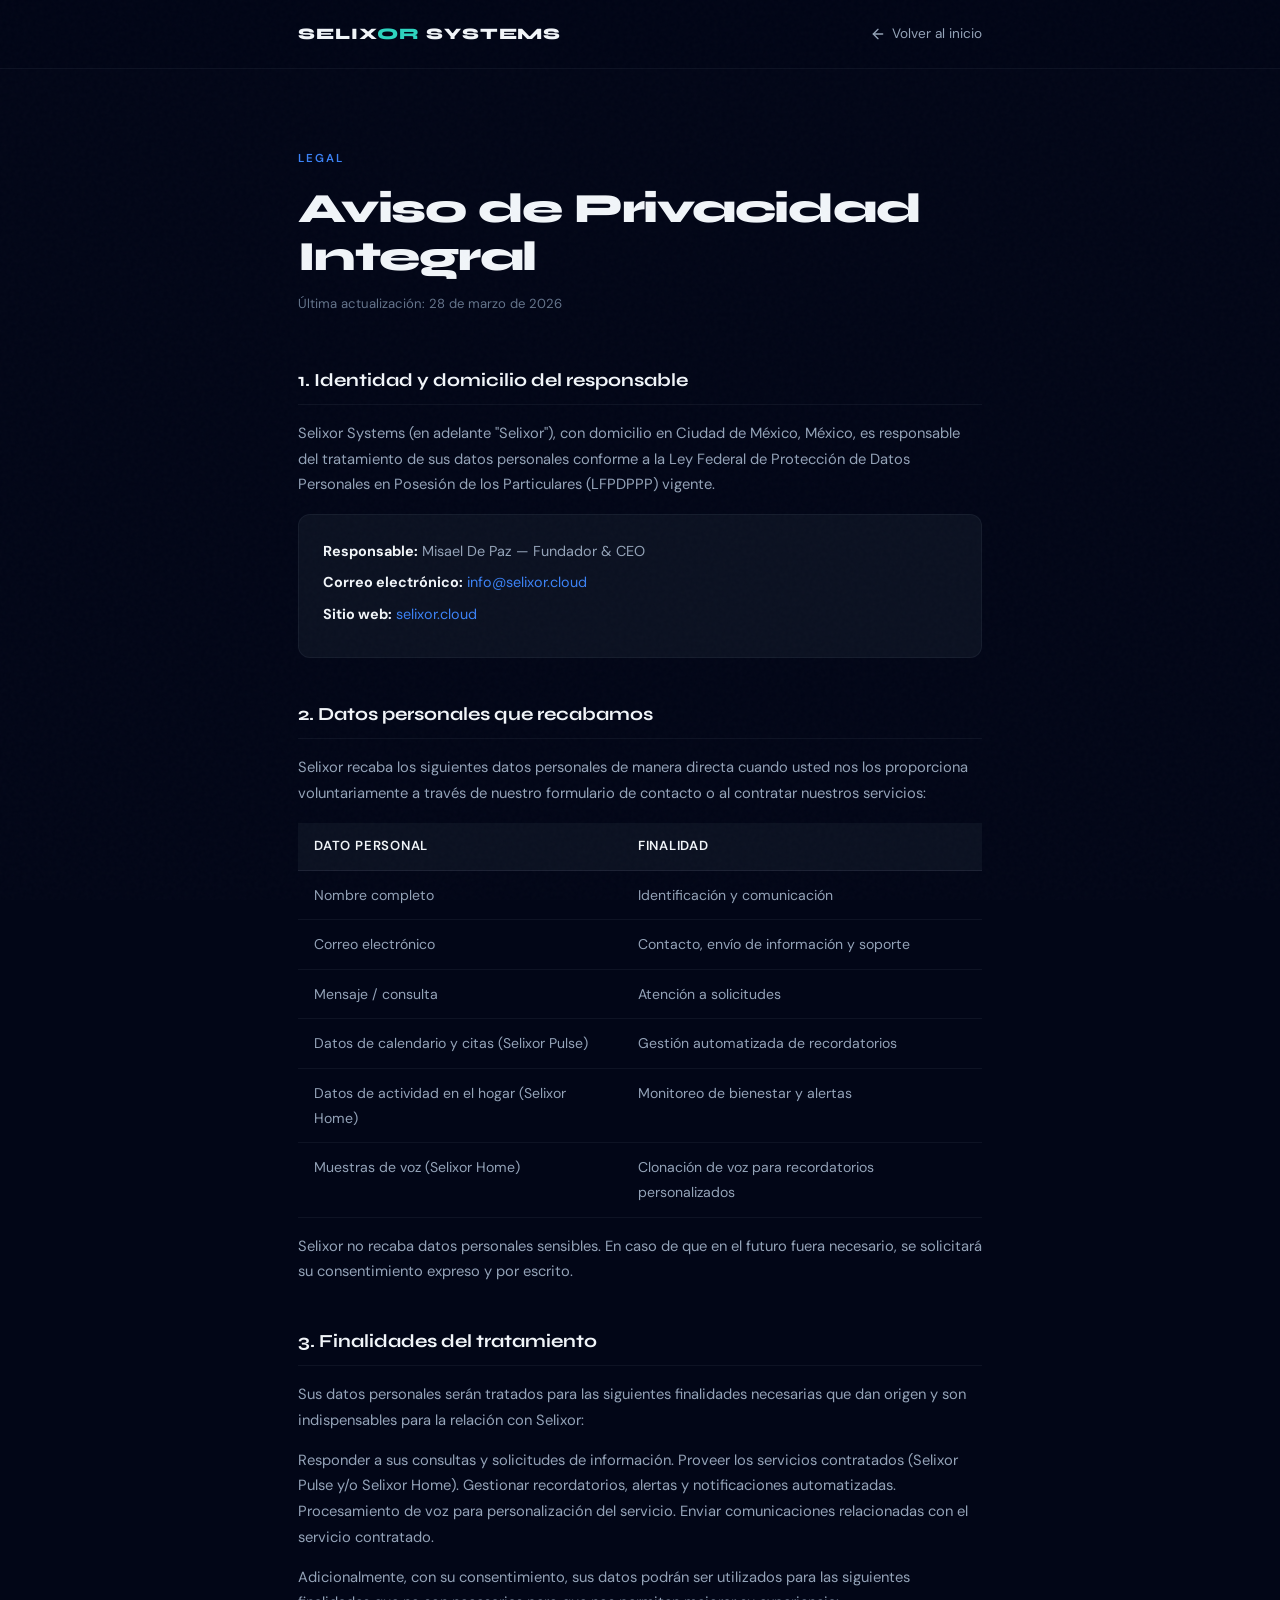
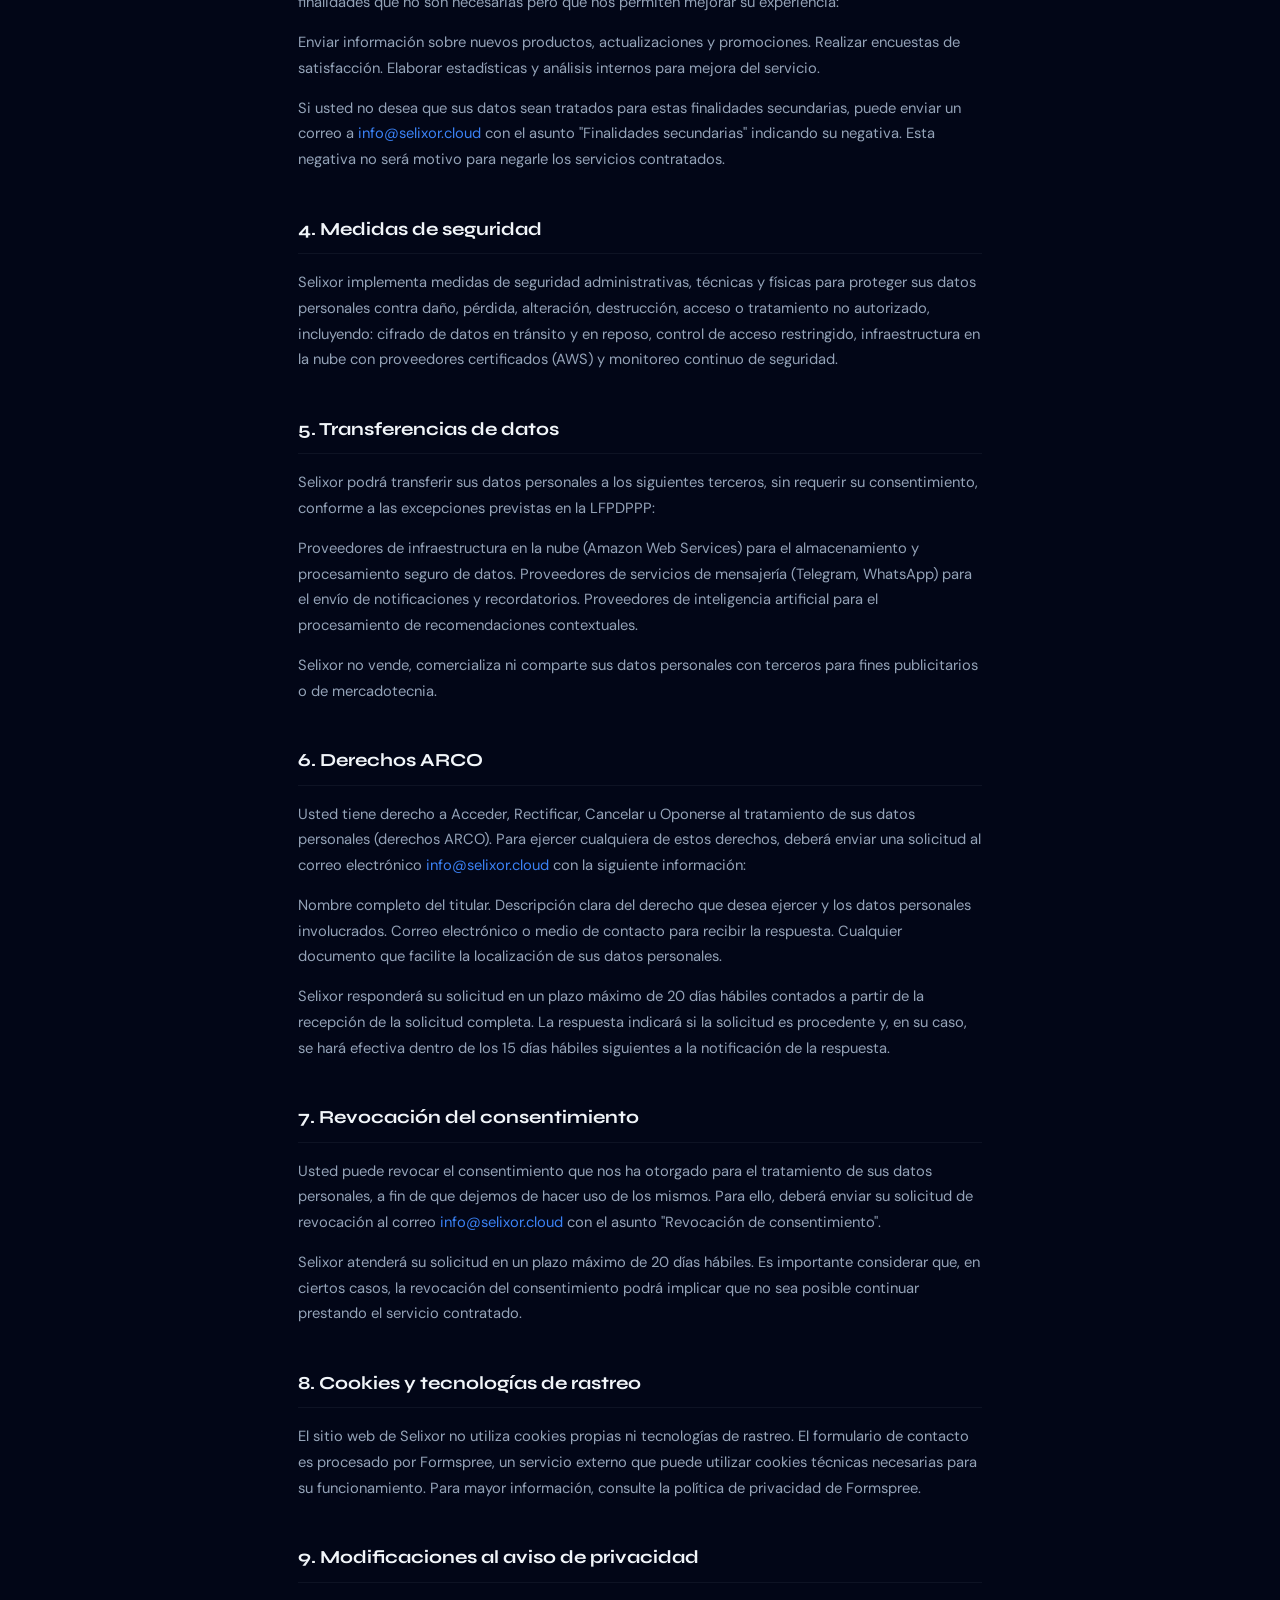
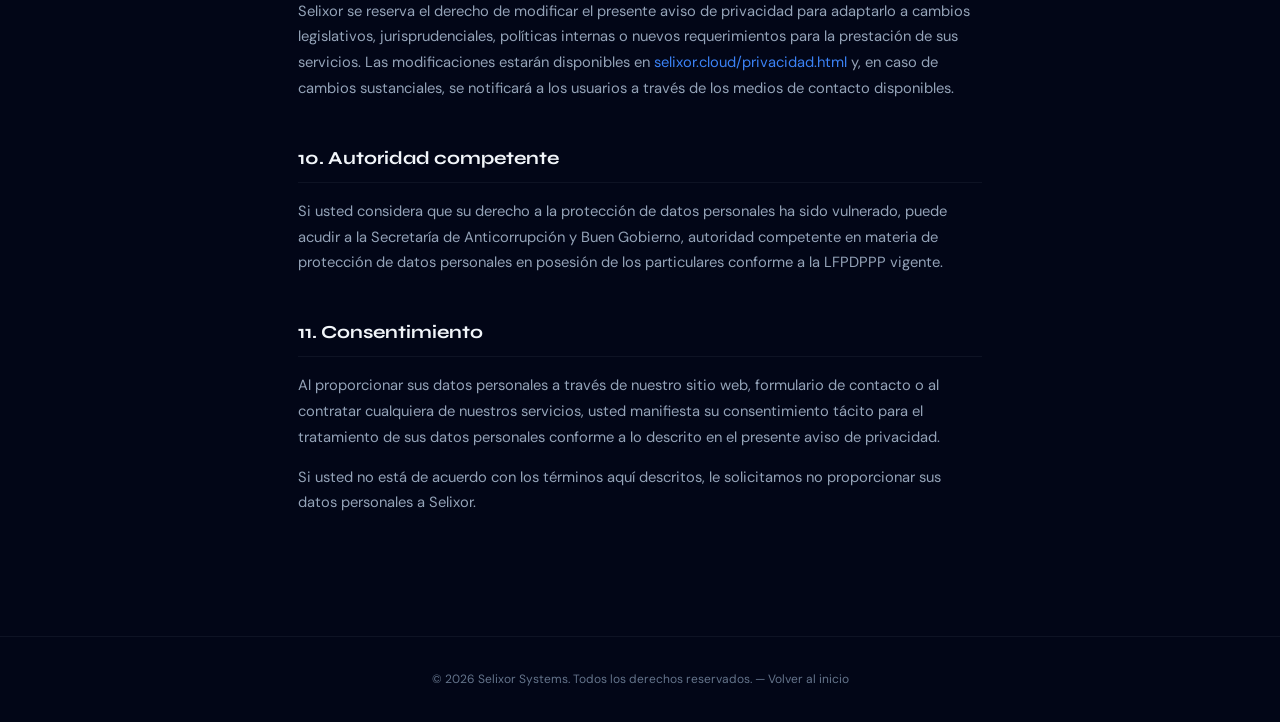
==== privacidad.html @ 92ad6f9f "v3.0 — Nuevo sitio Selixor" ====
<!DOCTYPE html>
<html lang="es">
<head>
  <meta charset="UTF-8">
  <meta name="viewport" content="width=device-width, initial-scale=1.0">
  <title>Aviso de Privacidad — Selixor Systems</title>
  <meta name="description" content="Aviso de privacidad integral de Selixor Systems conforme a la Ley Federal de Protección de Datos Personales en Posesión de los Particulares.">
  <link rel="canonical" href="https://selixor.cloud/privacidad.html">
  <meta name="robots" content="noindex">
  <meta name="theme-color" content="#020617">
  <link rel="preconnect" href="https://fonts.googleapis.com">
  <link rel="preconnect" href="https://fonts.gstatic.com" crossorigin>
  <link href="https://fonts.googleapis.com/css2?family=DM+Sans:wght@400;500;600&family=Syne:wght@600;700;800&display=swap" rel="stylesheet">
  <style>
    :root {
      --bg: #020617;
      --bg-elevated: #0B1121;
      --text: #F1F5F9;
      --text-secondary: #94A3B8;
      --text-muted: #64748B;
      --accent-blue: #3B82F6;
      --accent-teal: #2DD4BF;
      --border: rgba(148,163,184,0.08);
      --border-hover: rgba(148,163,184,0.18);
      --font-display: 'Syne', sans-serif;
      --font-body: 'DM Sans', sans-serif;
      --max-w: 780px;
      --ease: cubic-bezier(0.16,1,0.3,1);
    }

    *, *::before, *::after { margin: 0; padding: 0; box-sizing: border-box; }
    html { scroll-behavior: smooth; -webkit-font-smoothing: antialiased; }
    body {
      font-family: var(--font-body);
      background: var(--bg);
      color: var(--text);
      line-height: 1.75;
      overflow-x: hidden;
    }
    a { color: var(--accent-blue); text-decoration: none; transition: color 0.3s; }
    a:hover { color: var(--accent-teal); }

    /* Grain */
    body::after {
      content: '';
      position: fixed;
      inset: 0;
      pointer-events: none;
      z-index: 9999;
      opacity: 0.022;
      background-image: url("data:image/svg+xml,%3Csvg viewBox='0 0 256 256' xmlns='http://www.w3.org/2000/svg'%3E%3Cfilter id='n'%3E%3CfeTurbulence type='fractalNoise' baseFrequency='0.85' numOctaves='4' stitchTiles='stitch'/%3E%3C/filter%3E%3Crect width='100%25' height='100%25' filter='url(%23n)'/%3E%3C/svg%3E");
    }

    /* Header */
    .header {
      padding: 20px 0;
      border-bottom: 1px solid var(--border);
      position: sticky;
      top: 0;
      background: rgba(2,6,23,0.92);
      backdrop-filter: blur(24px);
      -webkit-backdrop-filter: blur(24px);
      z-index: 100;
    }
    .header-inner {
      max-width: var(--max-w);
      margin: 0 auto;
      padding: 0 clamp(20px,5vw,48px);
      display: flex;
      align-items: center;
      justify-content: space-between;
    }
    .logo {
      font-family: var(--font-display);
      font-weight: 800;
      font-size: 1rem;
      letter-spacing: 0.06em;
      color: var(--text);
      text-decoration: none;
    }
    .logo .or { color: var(--accent-teal); }
    .back-link {
      font-size: 0.85rem;
      color: var(--text-secondary);
      display: flex;
      align-items: center;
      gap: 6px;
    }
    .back-link:hover { color: var(--text); }
    .back-link svg { width: 16px; height: 16px; stroke: currentColor; fill: none; stroke-width: 2; }

    /* Content */
    .content {
      max-width: var(--max-w);
      margin: 0 auto;
      padding: clamp(48px,8vw,80px) clamp(20px,5vw,48px) 80px;
    }

    .page-label {
      font-size: 0.72rem;
      text-transform: uppercase;
      letter-spacing: 0.18em;
      color: var(--accent-blue);
      font-weight: 600;
      margin-bottom: 16px;
    }
    .page-title {
      font-family: var(--font-display);
      font-size: clamp(1.8rem,4vw,2.6rem);
      font-weight: 800;
      letter-spacing: -0.03em;
      line-height: 1.15;
      margin-bottom: 12px;
    }
    .page-updated {
      font-size: 0.82rem;
      color: var(--text-muted);
      margin-bottom: 48px;
    }

    .section {
      margin-bottom: 40px;
    }
    .section-heading {
      font-family: var(--font-display);
      font-size: 1.15rem;
      font-weight: 700;
      margin-bottom: 16px;
      color: var(--text);
      padding-bottom: 8px;
      border-bottom: 1px solid var(--border);
    }
    .section p {
      color: var(--text-secondary);
      font-size: 0.92rem;
      margin-bottom: 14px;
    }
    .section p:last-child { margin-bottom: 0; }

    .data-table {
      width: 100%;
      border-collapse: collapse;
      margin: 16px 0;
      font-size: 0.88rem;
    }
    .data-table th {
      text-align: left;
      padding: 12px 16px;
      background: var(--bg-elevated);
      color: var(--text);
      font-weight: 600;
      border-bottom: 1px solid var(--border-hover);
      font-size: 0.82rem;
      text-transform: uppercase;
      letter-spacing: 0.06em;
    }
    .data-table td {
      padding: 12px 16px;
      color: var(--text-secondary);
      border-bottom: 1px solid var(--border);
      vertical-align: top;
    }

    .contact-box {
      background: var(--bg-elevated);
      border: 1px solid var(--border);
      border-radius: 12px;
      padding: 24px;
      margin: 16px 0;
    }
    .contact-box p {
      color: var(--text-secondary) !important;
      font-size: 0.9rem !important;
      margin-bottom: 6px !important;
    }
    .contact-box strong { color: var(--text); }

    /* Footer */
    .privacy-footer {
      border-top: 1px solid var(--border);
      padding: 32px 0;
      text-align: center;
    }
    .privacy-footer p {
      font-size: 0.75rem;
      color: var(--text-muted);
      max-width: var(--max-w);
      margin: 0 auto;
      padding: 0 20px;
    }

    /* Responsive */
    @media (max-width: 600px) {
      .data-table, .data-table tbody, .data-table tr, .data-table td, .data-table th {
        display: block;
        width: 100%;
      }
      .data-table th { border-bottom: none; }
      .data-table tr { margin-bottom: 12px; border-bottom: 1px solid var(--border-hover); }
      .data-table td { padding: 8px 16px; border-bottom: none; }
      .data-table td::before {
        content: attr(data-label);
        font-weight: 600;
        color: var(--text);
        display: block;
        margin-bottom: 4px;
        font-size: 0.78rem;
        text-transform: uppercase;
        letter-spacing: 0.05em;
      }
    }
  </style>
</head>
<body>

  <!-- HEADER -->
  <header class="header">
    <div class="header-inner">
      <a href="index.html" class="logo">SELIX<span class="or">OR</span>&nbsp;SYSTEMS</a>
      <a href="index.html" class="back-link">
        <svg viewBox="0 0 24 24" stroke-linecap="round" stroke-linejoin="round"><path d="M19 12H5"/><polyline points="12 19 5 12 12 5"/></svg>
        Volver al inicio
      </a>
    </div>
  </header>

  <!-- CONTENT -->
  <article class="content">

    <p class="page-label">Legal</p>
    <h1 class="page-title">Aviso de Privacidad Integral</h1>
    <p class="page-updated">Última actualización: 28 de marzo de 2026</p>

    <!-- 1. IDENTIDAD -->
    <div class="section">
      <h2 class="section-heading">1. Identidad y domicilio del responsable</h2>
      <p>Selixor Systems (en adelante "Selixor"), con domicilio en Ciudad de México, México, es responsable del tratamiento de sus datos personales conforme a la Ley Federal de Protección de Datos Personales en Posesión de los Particulares (LFPDPPP) vigente.</p>
      <div class="contact-box">
        <p><strong>Responsable:</strong> Misael De Paz — Fundador & CEO</p>
        <p><strong>Correo electrónico:</strong> <a href="mailto:info@selixor.cloud">info@selixor.cloud</a></p>
        <p><strong>Sitio web:</strong> <a href="https://selixor.cloud">selixor.cloud</a></p>
      </div>
    </div>

    <!-- 2. DATOS RECABADOS -->
    <div class="section">
      <h2 class="section-heading">2. Datos personales que recabamos</h2>
      <p>Selixor recaba los siguientes datos personales de manera directa cuando usted nos los proporciona voluntariamente a través de nuestro formulario de contacto o al contratar nuestros servicios:</p>
      <table class="data-table">
        <thead>
          <tr>
            <th>Dato personal</th>
            <th>Finalidad</th>
          </tr>
        </thead>
        <tbody>
          <tr>
            <td data-label="Dato personal">Nombre completo</td>
            <td data-label="Finalidad">Identificación y comunicación</td>
          </tr>
          <tr>
            <td data-label="Dato personal">Correo electrónico</td>
            <td data-label="Finalidad">Contacto, envío de información y soporte</td>
          </tr>
          <tr>
            <td data-label="Dato personal">Mensaje / consulta</td>
            <td data-label="Finalidad">Atención a solicitudes</td>
          </tr>
          <tr>
            <td data-label="Dato personal">Datos de calendario y citas (Selixor Pulse)</td>
            <td data-label="Finalidad">Gestión automatizada de recordatorios</td>
          </tr>
          <tr>
            <td data-label="Dato personal">Datos de actividad en el hogar (Selixor Home)</td>
            <td data-label="Finalidad">Monitoreo de bienestar y alertas</td>
          </tr>
          <tr>
            <td data-label="Dato personal">Muestras de voz (Selixor Home)</td>
            <td data-label="Finalidad">Clonación de voz para recordatorios personalizados</td>
          </tr>
        </tbody>
      </table>
      <p>Selixor no recaba datos personales sensibles. En caso de que en el futuro fuera necesario, se solicitará su consentimiento expreso y por escrito.</p>
    </div>

    <!-- 3. FINALIDADES -->
    <div class="section">
      <h2 class="section-heading">3. Finalidades del tratamiento</h2>
      <p>Sus datos personales serán tratados para las siguientes finalidades necesarias que dan origen y son indispensables para la relación con Selixor:</p>
      <p>Responder a sus consultas y solicitudes de información. Proveer los servicios contratados (Selixor Pulse y/o Selixor Home). Gestionar recordatorios, alertas y notificaciones automatizadas. Procesamiento de voz para personalización del servicio. Enviar comunicaciones relacionadas con el servicio contratado.</p>
      <p>Adicionalmente, con su consentimiento, sus datos podrán ser utilizados para las siguientes finalidades que no son necesarias pero que nos permiten mejorar su experiencia:</p>
      <p>Enviar información sobre nuevos productos, actualizaciones y promociones. Realizar encuestas de satisfacción. Elaborar estadísticas y análisis internos para mejora del servicio.</p>
      <p>Si usted no desea que sus datos sean tratados para estas finalidades secundarias, puede enviar un correo a <a href="mailto:info@selixor.cloud">info@selixor.cloud</a> con el asunto "Finalidades secundarias" indicando su negativa. Esta negativa no será motivo para negarle los servicios contratados.</p>
    </div>

    <!-- 4. MECANISMOS DE SEGURIDAD -->
    <div class="section">
      <h2 class="section-heading">4. Medidas de seguridad</h2>
      <p>Selixor implementa medidas de seguridad administrativas, técnicas y físicas para proteger sus datos personales contra daño, pérdida, alteración, destrucción, acceso o tratamiento no autorizado, incluyendo: cifrado de datos en tránsito y en reposo, control de acceso restringido, infraestructura en la nube con proveedores certificados (AWS) y monitoreo continuo de seguridad.</p>
    </div>

    <!-- 5. TRANSFERENCIAS -->
    <div class="section">
      <h2 class="section-heading">5. Transferencias de datos</h2>
      <p>Selixor podrá transferir sus datos personales a los siguientes terceros, sin requerir su consentimiento, conforme a las excepciones previstas en la LFPDPPP:</p>
      <p>Proveedores de infraestructura en la nube (Amazon Web Services) para el almacenamiento y procesamiento seguro de datos. Proveedores de servicios de mensajería (Telegram, WhatsApp) para el envío de notificaciones y recordatorios. Proveedores de inteligencia artificial para el procesamiento de recomendaciones contextuales.</p>
      <p>Selixor no vende, comercializa ni comparte sus datos personales con terceros para fines publicitarios o de mercadotecnia.</p>
    </div>

    <!-- 6. DERECHOS ARCO -->
    <div class="section">
      <h2 class="section-heading">6. Derechos ARCO</h2>
      <p>Usted tiene derecho a Acceder, Rectificar, Cancelar u Oponerse al tratamiento de sus datos personales (derechos ARCO). Para ejercer cualquiera de estos derechos, deberá enviar una solicitud al correo electrónico <a href="mailto:info@selixor.cloud">info@selixor.cloud</a> con la siguiente información:</p>
      <p>Nombre completo del titular. Descripción clara del derecho que desea ejercer y los datos personales involucrados. Correo electrónico o medio de contacto para recibir la respuesta. Cualquier documento que facilite la localización de sus datos personales.</p>
      <p>Selixor responderá su solicitud en un plazo máximo de 20 días hábiles contados a partir de la recepción de la solicitud completa. La respuesta indicará si la solicitud es procedente y, en su caso, se hará efectiva dentro de los 15 días hábiles siguientes a la notificación de la respuesta.</p>
    </div>

    <!-- 7. REVOCACIÓN DEL CONSENTIMIENTO -->
    <div class="section">
      <h2 class="section-heading">7. Revocación del consentimiento</h2>
      <p>Usted puede revocar el consentimiento que nos ha otorgado para el tratamiento de sus datos personales, a fin de que dejemos de hacer uso de los mismos. Para ello, deberá enviar su solicitud de revocación al correo <a href="mailto:info@selixor.cloud">info@selixor.cloud</a> con el asunto "Revocación de consentimiento".</p>
      <p>Selixor atenderá su solicitud en un plazo máximo de 20 días hábiles. Es importante considerar que, en ciertos casos, la revocación del consentimiento podrá implicar que no sea posible continuar prestando el servicio contratado.</p>
    </div>

    <!-- 8. COOKIES Y TECNOLOGÍAS -->
    <div class="section">
      <h2 class="section-heading">8. Cookies y tecnologías de rastreo</h2>
      <p>El sitio web de Selixor no utiliza cookies propias ni tecnologías de rastreo. El formulario de contacto es procesado por Formspree, un servicio externo que puede utilizar cookies técnicas necesarias para su funcionamiento. Para mayor información, consulte la política de privacidad de Formspree.</p>
    </div>

    <!-- 9. MODIFICACIONES -->
    <div class="section">
      <h2 class="section-heading">9. Modificaciones al aviso de privacidad</h2>
      <p>Selixor se reserva el derecho de modificar el presente aviso de privacidad para adaptarlo a cambios legislativos, jurisprudenciales, políticas internas o nuevos requerimientos para la prestación de sus servicios. Las modificaciones estarán disponibles en <a href="https://selixor.cloud/privacidad.html">selixor.cloud/privacidad.html</a> y, en caso de cambios sustanciales, se notificará a los usuarios a través de los medios de contacto disponibles.</p>
    </div>

    <!-- 10. AUTORIDAD -->
    <div class="section">
      <h2 class="section-heading">10. Autoridad competente</h2>
      <p>Si usted considera que su derecho a la protección de datos personales ha sido vulnerado, puede acudir a la Secretaría de Anticorrupción y Buen Gobierno, autoridad competente en materia de protección de datos personales en posesión de los particulares conforme a la LFPDPPP vigente.</p>
    </div>

    <!-- 11. CONSENTIMIENTO -->
    <div class="section">
      <h2 class="section-heading">11. Consentimiento</h2>
      <p>Al proporcionar sus datos personales a través de nuestro sitio web, formulario de contacto o al contratar cualquiera de nuestros servicios, usted manifiesta su consentimiento tácito para el tratamiento de sus datos personales conforme a lo descrito en el presente aviso de privacidad.</p>
      <p>Si usted no está de acuerdo con los términos aquí descritos, le solicitamos no proporcionar sus datos personales a Selixor.</p>
    </div>

  </article>

  <!-- FOOTER -->
  <footer class="privacy-footer">
    <p>&copy; 2026 Selixor Systems. Todos los derechos reservados. — <a href="index.html" style="color:var(--text-muted)">Volver al inicio</a></p>
  </footer>

</body>
</html>
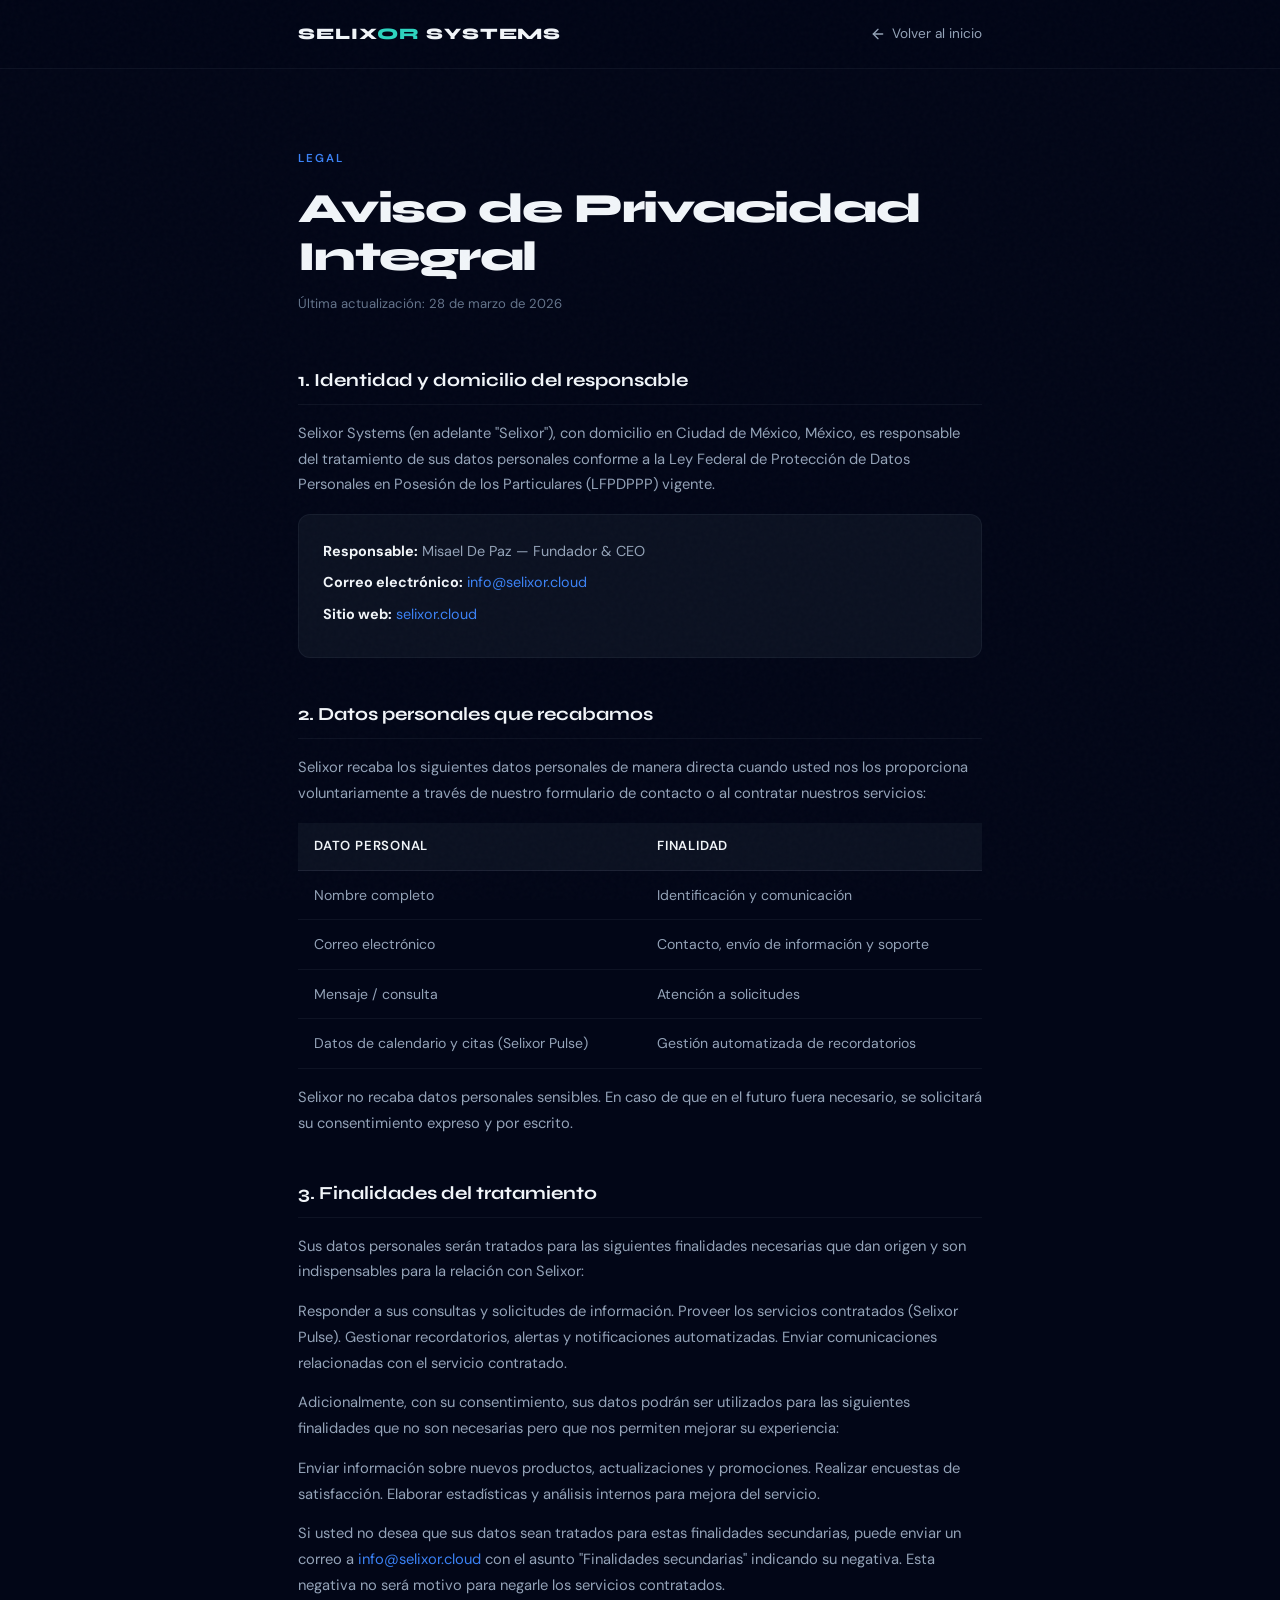
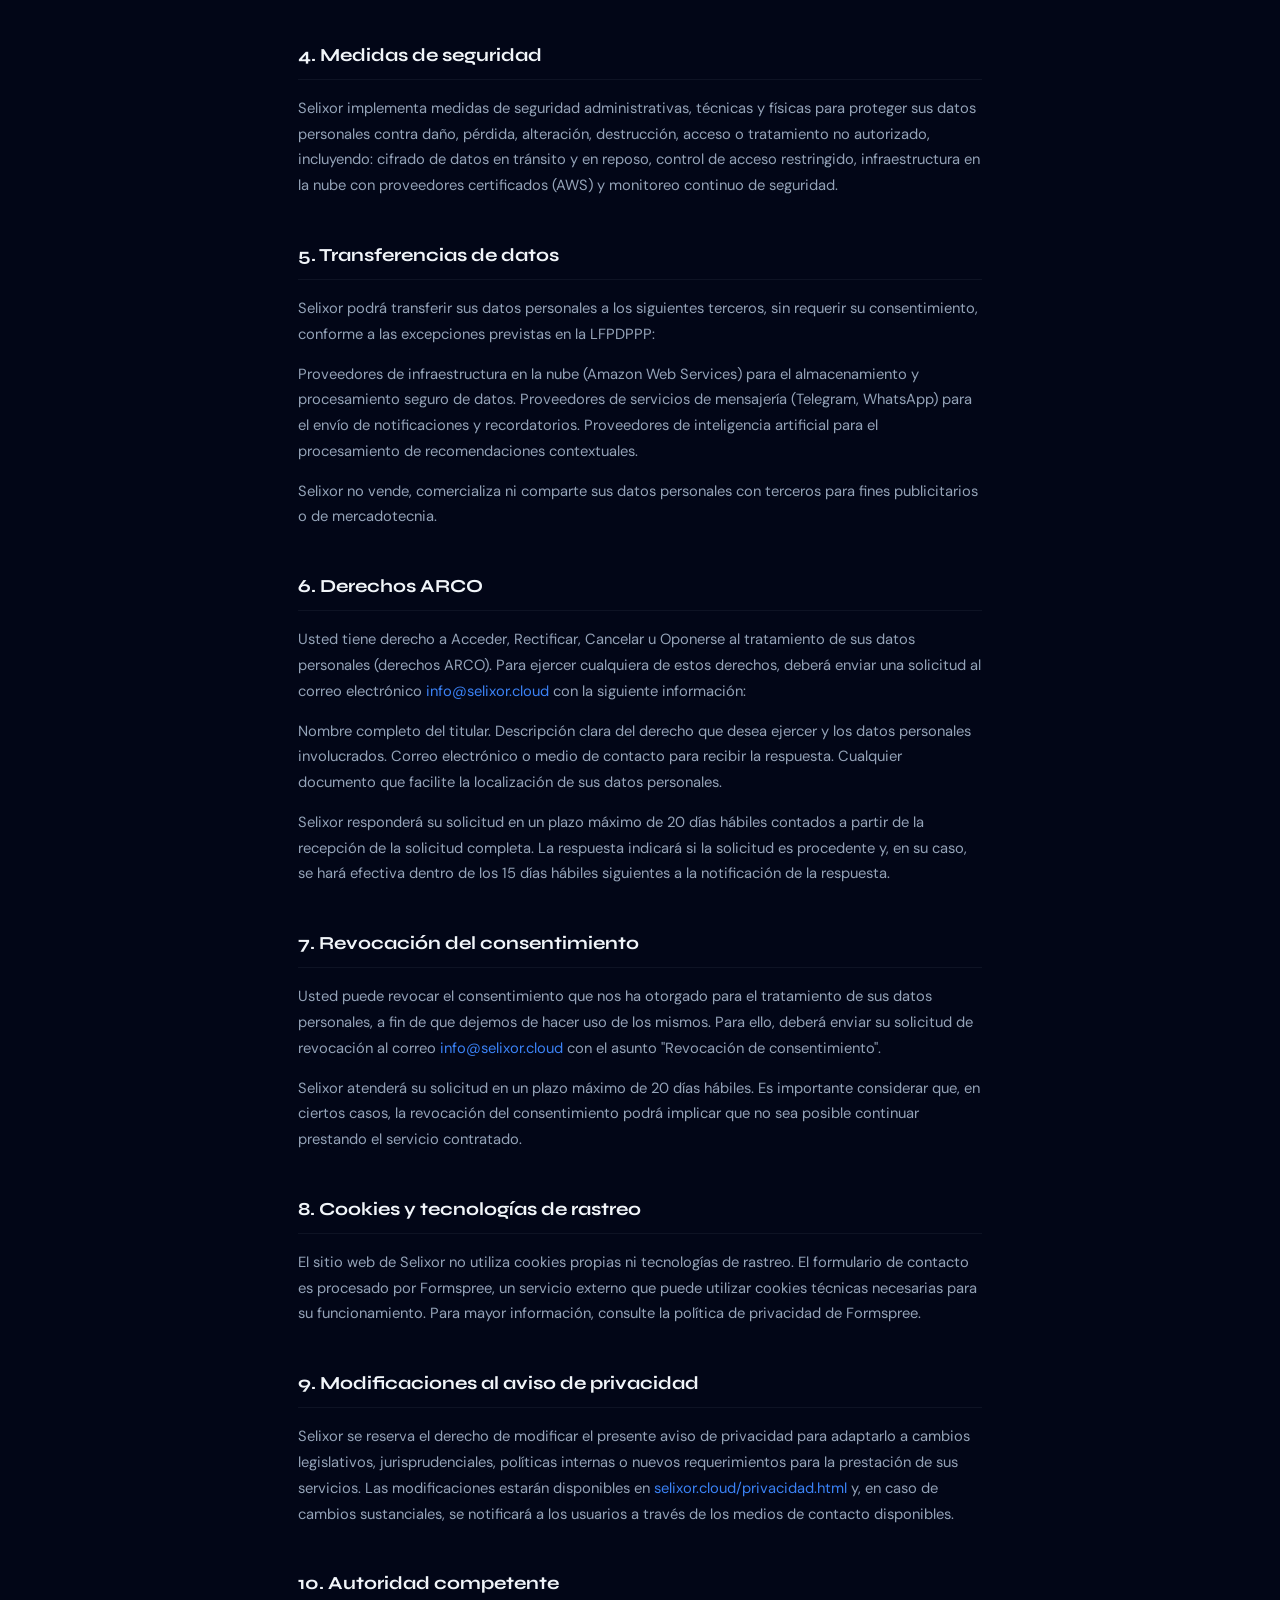
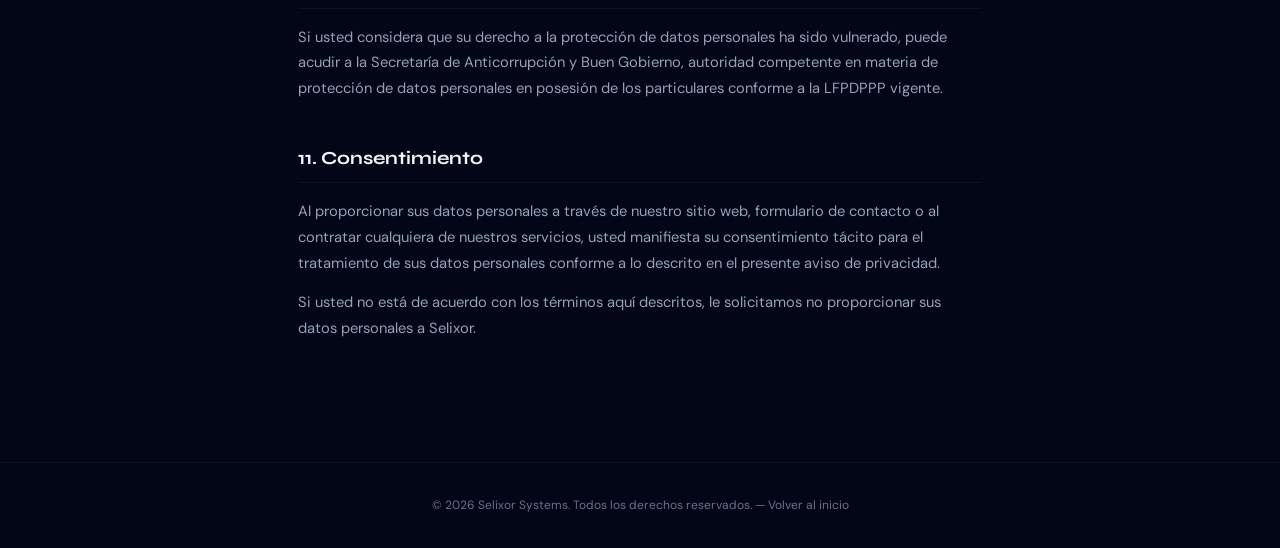
==== commit 3690e5bf: "versión sin home" ====
--- a/privacidad.html
+++ b/privacidad.html
@@ -270,14 +270,6 @@
             <td data-label="Dato personal">Datos de calendario y citas (Selixor Pulse)</td>
             <td data-label="Finalidad">Gestión automatizada de recordatorios</td>
           </tr>
-          <tr>
-            <td data-label="Dato personal">Datos de actividad en el hogar (Selixor Home)</td>
-            <td data-label="Finalidad">Monitoreo de bienestar y alertas</td>
-          </tr>
-          <tr>
-            <td data-label="Dato personal">Muestras de voz (Selixor Home)</td>
-            <td data-label="Finalidad">Clonación de voz para recordatorios personalizados</td>
-          </tr>
         </tbody>
       </table>
       <p>Selixor no recaba datos personales sensibles. En caso de que en el futuro fuera necesario, se solicitará su consentimiento expreso y por escrito.</p>
@@ -287,7 +279,7 @@
     <div class="section">
       <h2 class="section-heading">3. Finalidades del tratamiento</h2>
       <p>Sus datos personales serán tratados para las siguientes finalidades necesarias que dan origen y son indispensables para la relación con Selixor:</p>
-      <p>Responder a sus consultas y solicitudes de información. Proveer los servicios contratados (Selixor Pulse y/o Selixor Home). Gestionar recordatorios, alertas y notificaciones automatizadas. Procesamiento de voz para personalización del servicio. Enviar comunicaciones relacionadas con el servicio contratado.</p>
+      <p>Responder a sus consultas y solicitudes de información. Proveer los servicios contratados (Selixor Pulse). Gestionar recordatorios, alertas y notificaciones automatizadas. Enviar comunicaciones relacionadas con el servicio contratado.</p>
       <p>Adicionalmente, con su consentimiento, sus datos podrán ser utilizados para las siguientes finalidades que no son necesarias pero que nos permiten mejorar su experiencia:</p>
       <p>Enviar información sobre nuevos productos, actualizaciones y promociones. Realizar encuestas de satisfacción. Elaborar estadísticas y análisis internos para mejora del servicio.</p>
       <p>Si usted no desea que sus datos sean tratados para estas finalidades secundarias, puede enviar un correo a <a href="mailto:info@selixor.cloud">info@selixor.cloud</a> con el asunto "Finalidades secundarias" indicando su negativa. Esta negativa no será motivo para negarle los servicios contratados.</p>
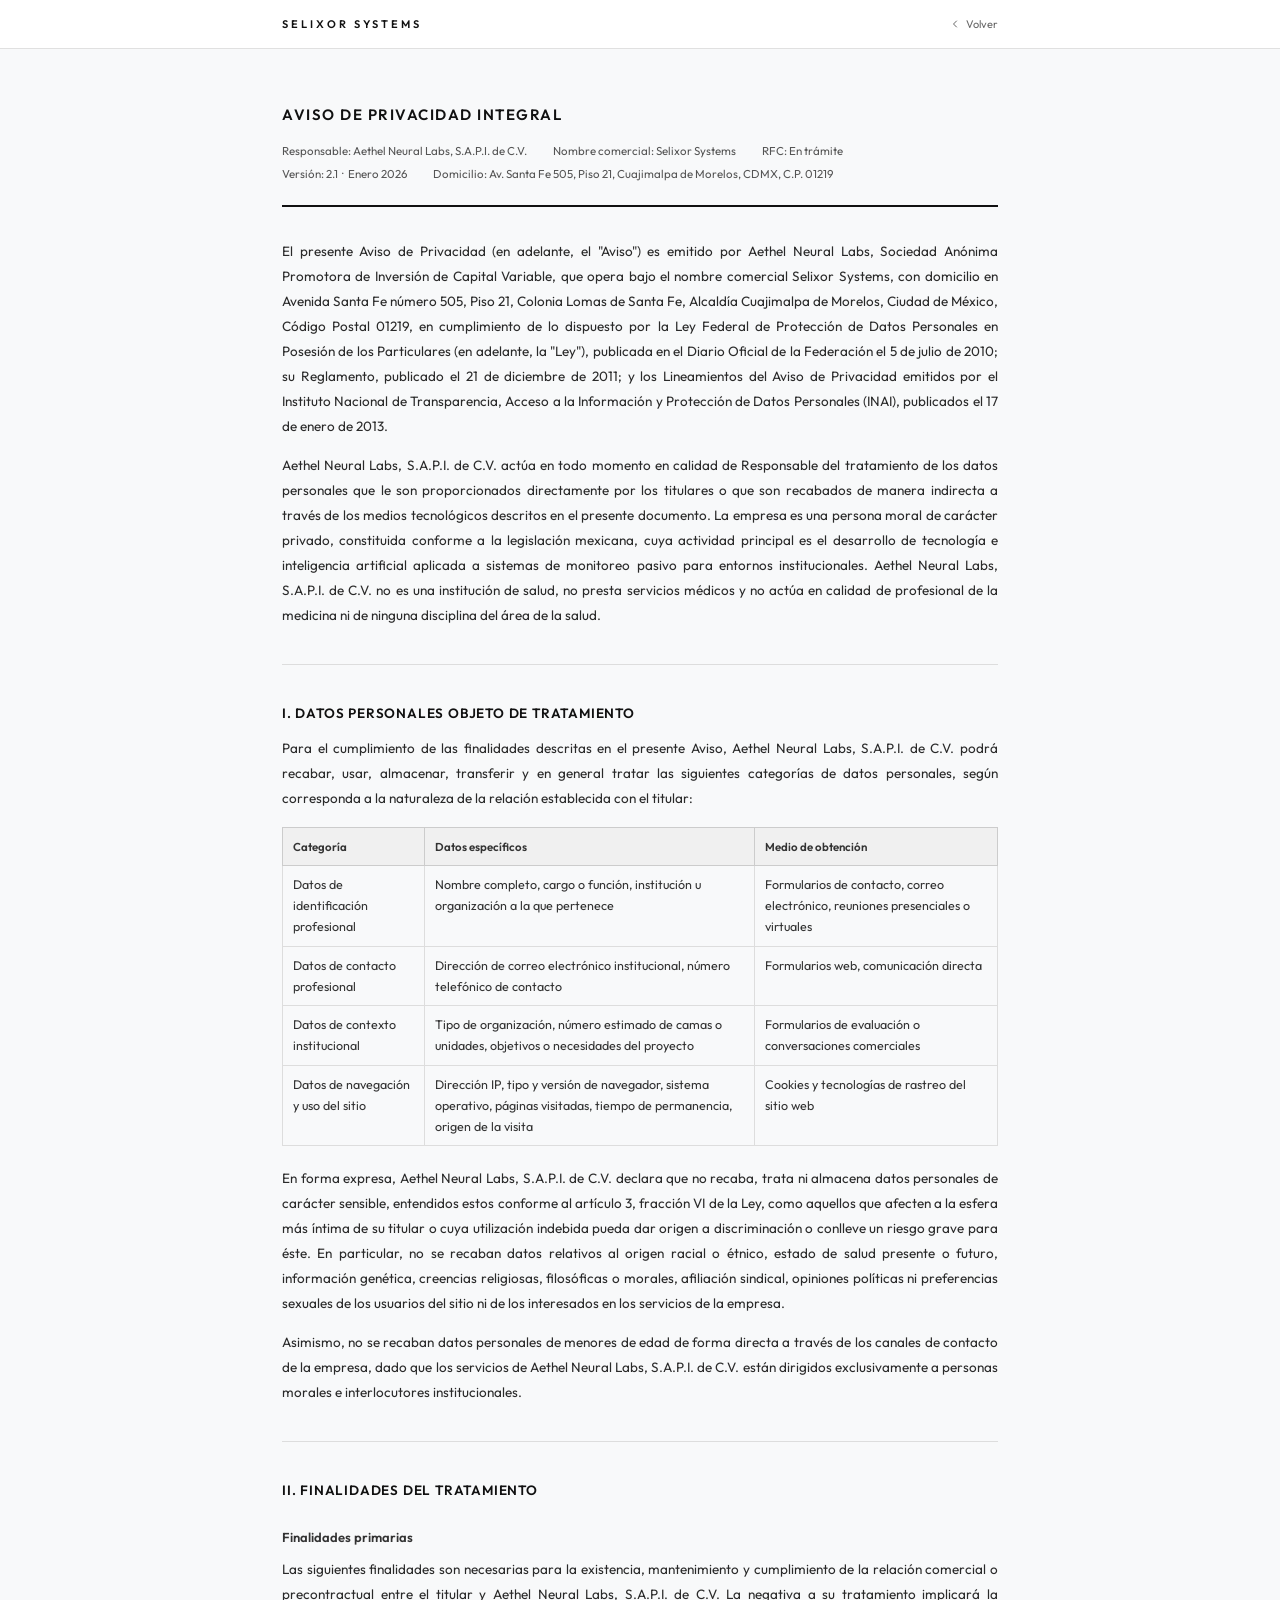
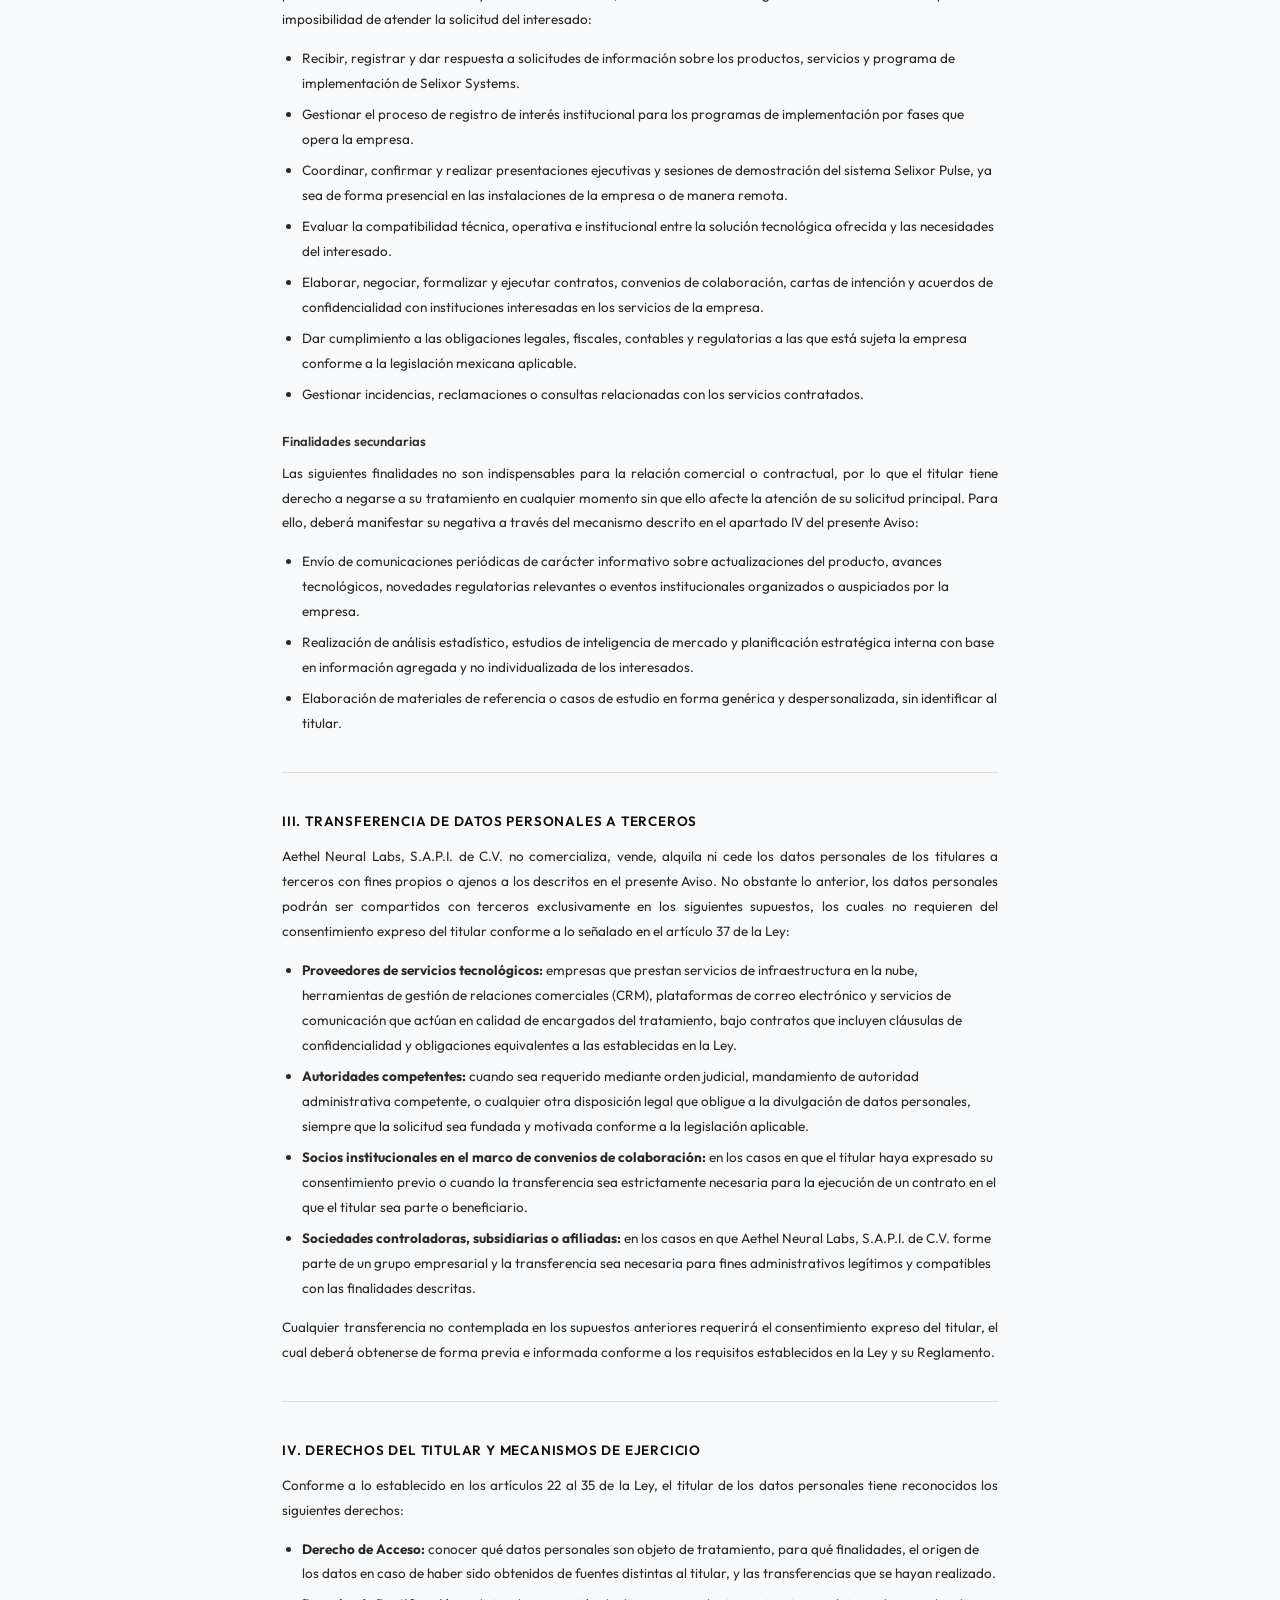
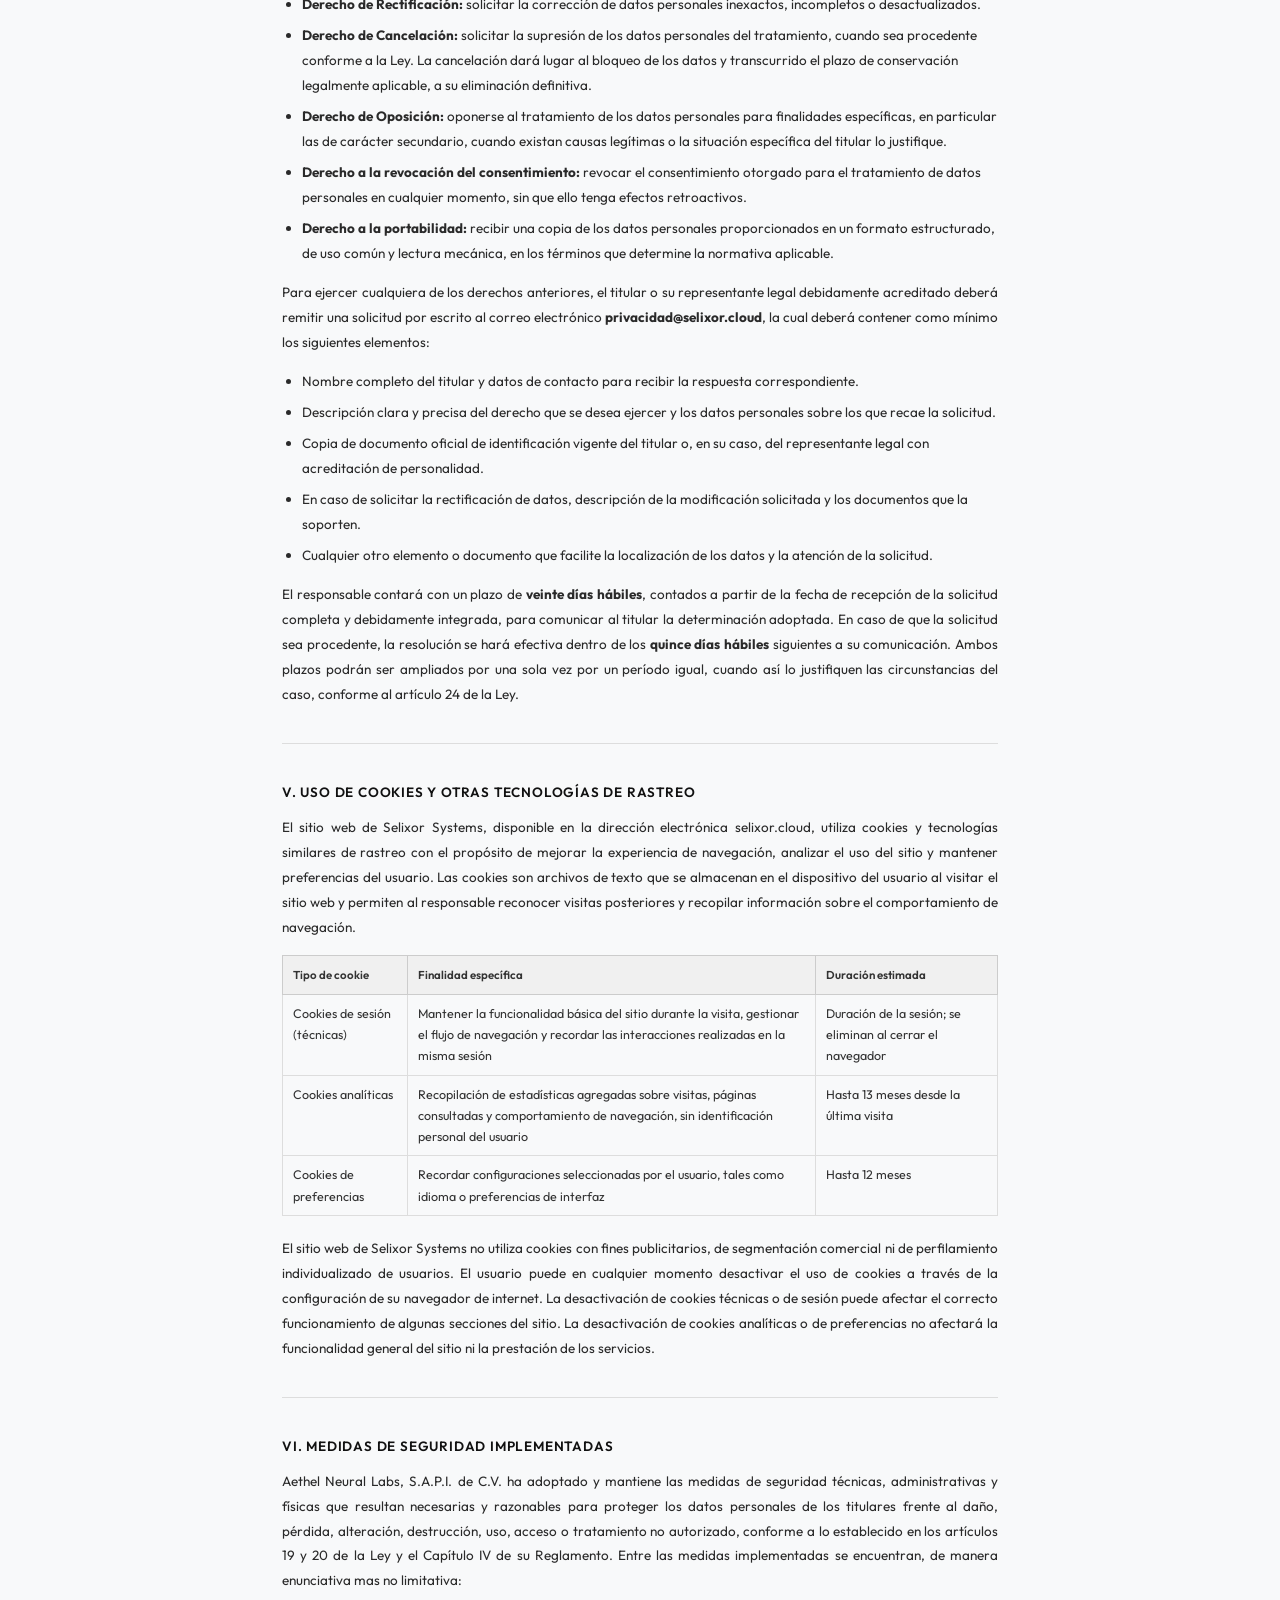
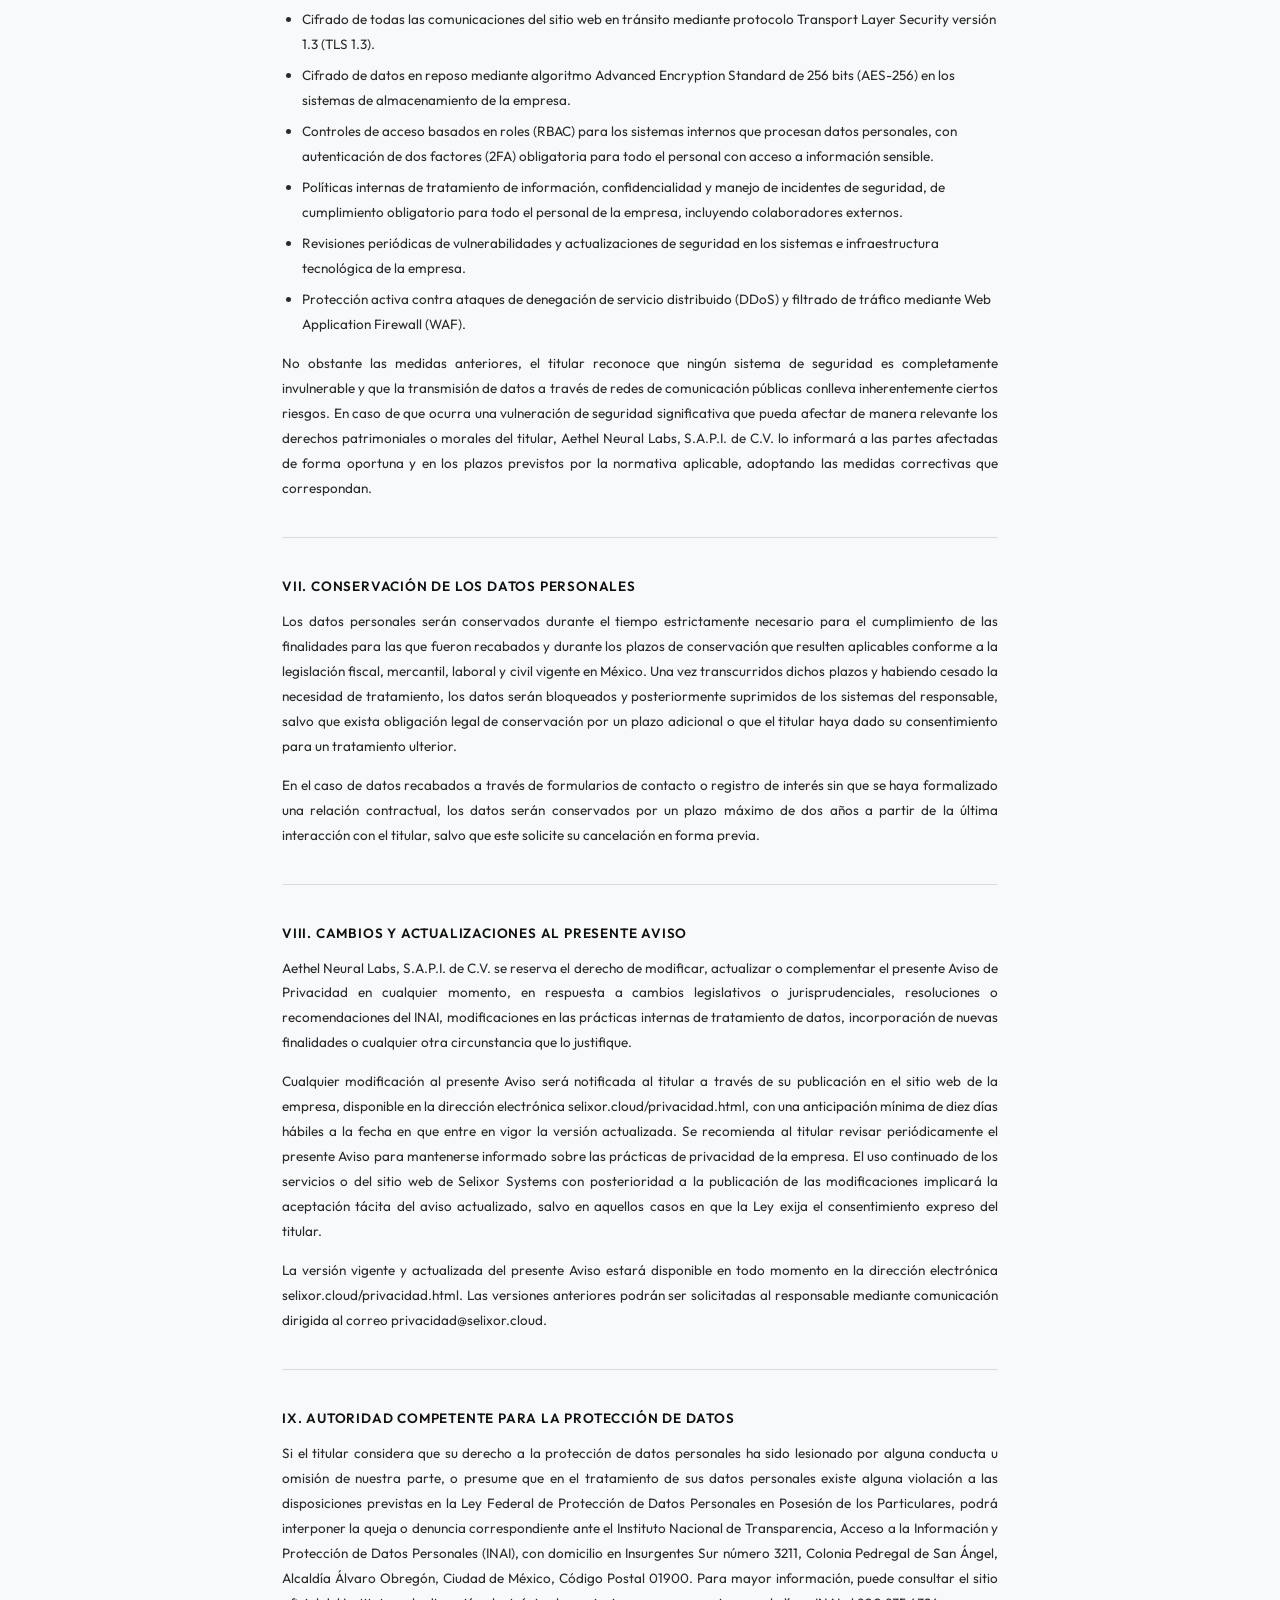
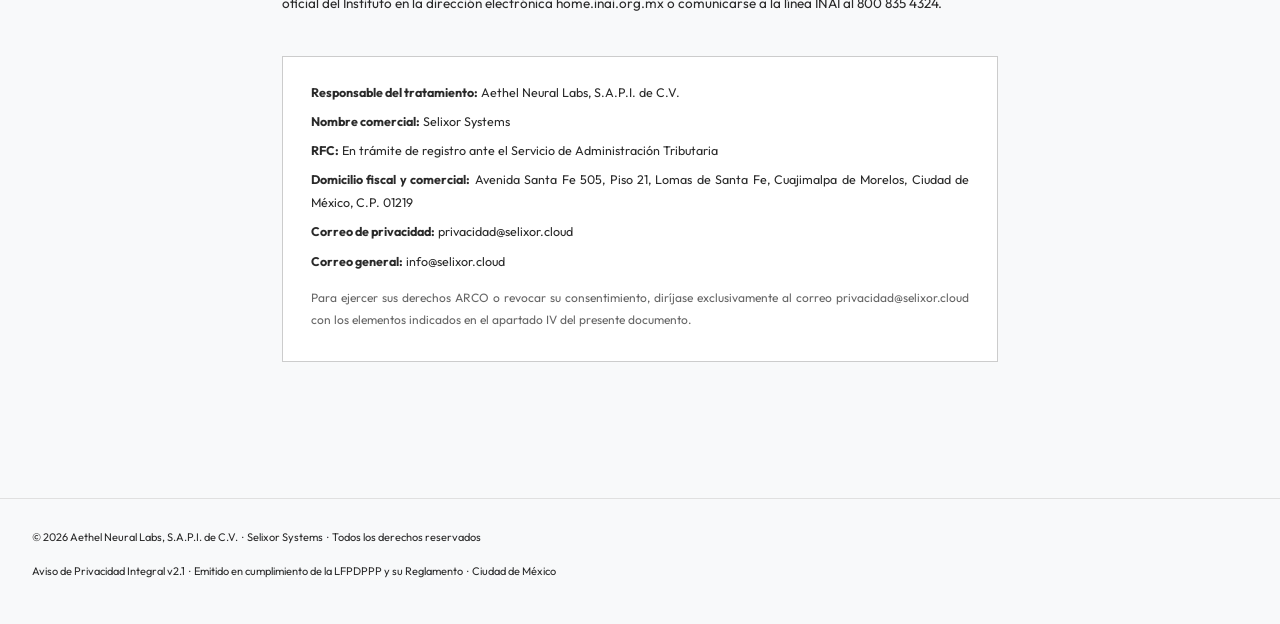
==== commit 3adbeb6d: "Add files via upload" ====
--- a/privacidad.html
+++ b/privacidad.html
@@ -1,350 +1,225 @@
 <!DOCTYPE html>
 <html lang="es">
 <head>
-  <meta charset="UTF-8">
-  <meta name="viewport" content="width=device-width, initial-scale=1.0">
-  <title>Aviso de Privacidad — Selixor Systems</title>
-  <meta name="description" content="Aviso de privacidad integral de Selixor Systems conforme a la Ley Federal de Protección de Datos Personales en Posesión de los Particulares.">
-  <link rel="canonical" href="https://selixor.cloud/privacidad.html">
-  <meta name="robots" content="noindex">
-  <meta name="theme-color" content="#020617">
-  <link rel="preconnect" href="https://fonts.googleapis.com">
-  <link rel="preconnect" href="https://fonts.gstatic.com" crossorigin>
-  <link href="https://fonts.googleapis.com/css2?family=DM+Sans:wght@400;500;600&family=Syne:wght@600;700;800&display=swap" rel="stylesheet">
-  <style>
-    :root {
-      --bg: #020617;
-      --bg-elevated: #0B1121;
-      --text: #F1F5F9;
-      --text-secondary: #94A3B8;
-      --text-muted: #64748B;
-      --accent-blue: #3B82F6;
-      --accent-teal: #2DD4BF;
-      --border: rgba(148,163,184,0.08);
-      --border-hover: rgba(148,163,184,0.18);
-      --font-display: 'Syne', sans-serif;
-      --font-body: 'DM Sans', sans-serif;
-      --max-w: 780px;
-      --ease: cubic-bezier(0.16,1,0.3,1);
-    }
-
-    *, *::before, *::after { margin: 0; padding: 0; box-sizing: border-box; }
-    html { scroll-behavior: smooth; -webkit-font-smoothing: antialiased; }
-    body {
-      font-family: var(--font-body);
-      background: var(--bg);
-      color: var(--text);
-      line-height: 1.75;
-      overflow-x: hidden;
-    }
-    a { color: var(--accent-blue); text-decoration: none; transition: color 0.3s; }
-    a:hover { color: var(--accent-teal); }
-
-    /* Grain */
-    body::after {
-      content: '';
-      position: fixed;
-      inset: 0;
-      pointer-events: none;
-      z-index: 9999;
-      opacity: 0.022;
-      background-image: url("data:image/svg+xml,%3Csvg viewBox='0 0 256 256' xmlns='http://www.w3.org/2000/svg'%3E%3Cfilter id='n'%3E%3CfeTurbulence type='fractalNoise' baseFrequency='0.85' numOctaves='4' stitchTiles='stitch'/%3E%3C/filter%3E%3Crect width='100%25' height='100%25' filter='url(%23n)'/%3E%3C/svg%3E");
-    }
-
-    /* Header */
-    .header {
-      padding: 20px 0;
-      border-bottom: 1px solid var(--border);
-      position: sticky;
-      top: 0;
-      background: rgba(2,6,23,0.92);
-      backdrop-filter: blur(24px);
-      -webkit-backdrop-filter: blur(24px);
-      z-index: 100;
-    }
-    .header-inner {
-      max-width: var(--max-w);
-      margin: 0 auto;
-      padding: 0 clamp(20px,5vw,48px);
-      display: flex;
-      align-items: center;
-      justify-content: space-between;
-    }
-    .logo {
-      font-family: var(--font-display);
-      font-weight: 800;
-      font-size: 1rem;
-      letter-spacing: 0.06em;
-      color: var(--text);
-      text-decoration: none;
-    }
-    .logo .or { color: var(--accent-teal); }
-    .back-link {
-      font-size: 0.85rem;
-      color: var(--text-secondary);
-      display: flex;
-      align-items: center;
-      gap: 6px;
-    }
-    .back-link:hover { color: var(--text); }
-    .back-link svg { width: 16px; height: 16px; stroke: currentColor; fill: none; stroke-width: 2; }
-
-    /* Content */
-    .content {
-      max-width: var(--max-w);
-      margin: 0 auto;
-      padding: clamp(48px,8vw,80px) clamp(20px,5vw,48px) 80px;
-    }
-
-    .page-label {
-      font-size: 0.72rem;
-      text-transform: uppercase;
-      letter-spacing: 0.18em;
-      color: var(--accent-blue);
-      font-weight: 600;
-      margin-bottom: 16px;
-    }
-    .page-title {
-      font-family: var(--font-display);
-      font-size: clamp(1.8rem,4vw,2.6rem);
-      font-weight: 800;
-      letter-spacing: -0.03em;
-      line-height: 1.15;
-      margin-bottom: 12px;
-    }
-    .page-updated {
-      font-size: 0.82rem;
-      color: var(--text-muted);
-      margin-bottom: 48px;
-    }
-
-    .section {
-      margin-bottom: 40px;
-    }
-    .section-heading {
-      font-family: var(--font-display);
-      font-size: 1.15rem;
-      font-weight: 700;
-      margin-bottom: 16px;
-      color: var(--text);
-      padding-bottom: 8px;
-      border-bottom: 1px solid var(--border);
-    }
-    .section p {
-      color: var(--text-secondary);
-      font-size: 0.92rem;
-      margin-bottom: 14px;
-    }
-    .section p:last-child { margin-bottom: 0; }
-
-    .data-table {
-      width: 100%;
-      border-collapse: collapse;
-      margin: 16px 0;
-      font-size: 0.88rem;
-    }
-    .data-table th {
-      text-align: left;
-      padding: 12px 16px;
-      background: var(--bg-elevated);
-      color: var(--text);
-      font-weight: 600;
-      border-bottom: 1px solid var(--border-hover);
-      font-size: 0.82rem;
-      text-transform: uppercase;
-      letter-spacing: 0.06em;
-    }
-    .data-table td {
-      padding: 12px 16px;
-      color: var(--text-secondary);
-      border-bottom: 1px solid var(--border);
-      vertical-align: top;
-    }
-
-    .contact-box {
-      background: var(--bg-elevated);
-      border: 1px solid var(--border);
-      border-radius: 12px;
-      padding: 24px;
-      margin: 16px 0;
-    }
-    .contact-box p {
-      color: var(--text-secondary) !important;
-      font-size: 0.9rem !important;
-      margin-bottom: 6px !important;
-    }
-    .contact-box strong { color: var(--text); }
-
-    /* Footer */
-    .privacy-footer {
-      border-top: 1px solid var(--border);
-      padding: 32px 0;
-      text-align: center;
-    }
-    .privacy-footer p {
-      font-size: 0.75rem;
-      color: var(--text-muted);
-      max-width: var(--max-w);
-      margin: 0 auto;
-      padding: 0 20px;
-    }
-
-    /* Responsive */
-    @media (max-width: 600px) {
-      .data-table, .data-table tbody, .data-table tr, .data-table td, .data-table th {
-        display: block;
-        width: 100%;
-      }
-      .data-table th { border-bottom: none; }
-      .data-table tr { margin-bottom: 12px; border-bottom: 1px solid var(--border-hover); }
-      .data-table td { padding: 8px 16px; border-bottom: none; }
-      .data-table td::before {
-        content: attr(data-label);
-        font-weight: 600;
-        color: var(--text);
-        display: block;
-        margin-bottom: 4px;
-        font-size: 0.78rem;
-        text-transform: uppercase;
-        letter-spacing: 0.05em;
-      }
-    }
-  </style>
+<meta charset="UTF-8">
+<meta name="viewport" content="width=device-width,initial-scale=1">
+<meta name="robots" content="noindex,nofollow">
+<title>Aviso de Privacidad — Selixor Systems</title>
+<link rel="preconnect" href="https://fonts.googleapis.com">
+<link href="https://fonts.googleapis.com/css2?family=Outfit:wght@300;400;500&display=swap" rel="stylesheet">
+<style>
+*{margin:0;padding:0;box-sizing:border-box}
+html{scroll-behavior:smooth}
+body{background:#f8f9fa;color:#1a1a1a;font-family:'Outfit',Georgia,serif;font-size:13.5px;line-height:1.85;-webkit-font-smoothing:antialiased}
+nav{background:#fff;border-bottom:1px solid #e0e0e0;padding:14px 0;position:sticky;top:0;z-index:10}
+.ni{max-width:780px;margin:0 auto;padding:0 32px;display:flex;align-items:center;justify-content:space-between}
+.logo{font-size:11px;font-weight:600;letter-spacing:3px;color:#111;text-decoration:none}
+.back{font-size:11px;color:#666;text-decoration:none;display:flex;align-items:center;gap:5px}
+.back:hover{color:#111}
+.back svg{width:12px;height:12px;stroke:currentColor;fill:none;stroke-width:2;stroke-linecap:round;stroke-linejoin:round}
+.wrap{max-width:780px;margin:0 auto;padding:52px 32px 96px}
+.doc-header{border-bottom:2px solid #111;padding-bottom:20px;margin-bottom:32px}
+.doc-header h1{font-size:15px;font-weight:600;text-transform:uppercase;letter-spacing:1.5px;color:#111;margin-bottom:10px}
+.doc-meta{font-size:11.5px;color:#555;line-height:2}
+.doc-meta span{display:inline-block;margin-right:24px}
+p{margin-bottom:14px;color:#2a2a2a;text-align:justify}
+h2{font-size:13.5px;font-weight:600;color:#111;margin:36px 0 10px;text-transform:uppercase;letter-spacing:.8px}
+h3{font-size:13px;font-weight:600;color:#333;margin:22px 0 8px}
+ul{list-style:disc;padding-left:20px;margin-bottom:14px}
+ul li{margin-bottom:6px;color:#2a2a2a}
+table{width:100%;border-collapse:collapse;margin:16px 0 20px;font-size:12.5px}
+th{background:#f0f0f0;border:1px solid #ccc;padding:8px 10px;text-align:left;font-weight:600;font-size:11.5px;color:#333}
+td{border:1px solid #ddd;padding:8px 10px;vertical-align:top;color:#333;line-height:1.7}
+.divider{border:none;border-top:1px solid #ddd;margin:36px 0}
+.footer-box{border:1px solid #ccc;padding:24px 28px;margin-top:40px;background:#fff}
+.footer-box p{margin-bottom:6px;font-size:12.5px}
+footer{text-align:center;padding:28px 32px;font-size:11px;color:#888;border-top:1px solid #e0e0e0;margin-top:40px}
+a{color:#111;text-decoration:underline}
+</style>
 </head>
 <body>
 
-  <!-- HEADER -->
-  <header class="header">
-    <div class="header-inner">
-      <a href="index.html" class="logo">SELIX<span class="or">OR</span>&nbsp;SYSTEMS</a>
-      <a href="index.html" class="back-link">
-        <svg viewBox="0 0 24 24" stroke-linecap="round" stroke-linejoin="round"><path d="M19 12H5"/><polyline points="12 19 5 12 12 5"/></svg>
-        Volver al inicio
-      </a>
-    </div>
-  </header>
-
-  <!-- CONTENT -->
-  <article class="content">
-
-    <p class="page-label">Legal</p>
-    <h1 class="page-title">Aviso de Privacidad Integral</h1>
-    <p class="page-updated">Última actualización: 28 de marzo de 2026</p>
-
-    <!-- 1. IDENTIDAD -->
-    <div class="section">
-      <h2 class="section-heading">1. Identidad y domicilio del responsable</h2>
-      <p>Selixor Systems (en adelante "Selixor"), con domicilio en Ciudad de México, México, es responsable del tratamiento de sus datos personales conforme a la Ley Federal de Protección de Datos Personales en Posesión de los Particulares (LFPDPPP) vigente.</p>
-      <div class="contact-box">
-        <p><strong>Responsable:</strong> Misael De Paz — Fundador & CEO</p>
-        <p><strong>Correo electrónico:</strong> <a href="mailto:info@selixor.cloud">info@selixor.cloud</a></p>
-        <p><strong>Sitio web:</strong> <a href="https://selixor.cloud">selixor.cloud</a></p>
-      </div>
-    </div>
-
-    <!-- 2. DATOS RECABADOS -->
-    <div class="section">
-      <h2 class="section-heading">2. Datos personales que recabamos</h2>
-      <p>Selixor recaba los siguientes datos personales de manera directa cuando usted nos los proporciona voluntariamente a través de nuestro formulario de contacto o al contratar nuestros servicios:</p>
-      <table class="data-table">
-        <thead>
-          <tr>
-            <th>Dato personal</th>
-            <th>Finalidad</th>
-          </tr>
-        </thead>
-        <tbody>
-          <tr>
-            <td data-label="Dato personal">Nombre completo</td>
-            <td data-label="Finalidad">Identificación y comunicación</td>
-          </tr>
-          <tr>
-            <td data-label="Dato personal">Correo electrónico</td>
-            <td data-label="Finalidad">Contacto, envío de información y soporte</td>
-          </tr>
-          <tr>
-            <td data-label="Dato personal">Mensaje / consulta</td>
-            <td data-label="Finalidad">Atención a solicitudes</td>
-          </tr>
-          <tr>
-            <td data-label="Dato personal">Datos de calendario y citas (Selixor Pulse)</td>
-            <td data-label="Finalidad">Gestión automatizada de recordatorios</td>
-          </tr>
-        </tbody>
-      </table>
-      <p>Selixor no recaba datos personales sensibles. En caso de que en el futuro fuera necesario, se solicitará su consentimiento expreso y por escrito.</p>
-    </div>
-
-    <!-- 3. FINALIDADES -->
-    <div class="section">
-      <h2 class="section-heading">3. Finalidades del tratamiento</h2>
-      <p>Sus datos personales serán tratados para las siguientes finalidades necesarias que dan origen y son indispensables para la relación con Selixor:</p>
-      <p>Responder a sus consultas y solicitudes de información. Proveer los servicios contratados (Selixor Pulse). Gestionar recordatorios, alertas y notificaciones automatizadas. Enviar comunicaciones relacionadas con el servicio contratado.</p>
-      <p>Adicionalmente, con su consentimiento, sus datos podrán ser utilizados para las siguientes finalidades que no son necesarias pero que nos permiten mejorar su experiencia:</p>
-      <p>Enviar información sobre nuevos productos, actualizaciones y promociones. Realizar encuestas de satisfacción. Elaborar estadísticas y análisis internos para mejora del servicio.</p>
-      <p>Si usted no desea que sus datos sean tratados para estas finalidades secundarias, puede enviar un correo a <a href="mailto:info@selixor.cloud">info@selixor.cloud</a> con el asunto "Finalidades secundarias" indicando su negativa. Esta negativa no será motivo para negarle los servicios contratados.</p>
-    </div>
-
-    <!-- 4. MECANISMOS DE SEGURIDAD -->
-    <div class="section">
-      <h2 class="section-heading">4. Medidas de seguridad</h2>
-      <p>Selixor implementa medidas de seguridad administrativas, técnicas y físicas para proteger sus datos personales contra daño, pérdida, alteración, destrucción, acceso o tratamiento no autorizado, incluyendo: cifrado de datos en tránsito y en reposo, control de acceso restringido, infraestructura en la nube con proveedores certificados (AWS) y monitoreo continuo de seguridad.</p>
-    </div>
-
-    <!-- 5. TRANSFERENCIAS -->
-    <div class="section">
-      <h2 class="section-heading">5. Transferencias de datos</h2>
-      <p>Selixor podrá transferir sus datos personales a los siguientes terceros, sin requerir su consentimiento, conforme a las excepciones previstas en la LFPDPPP:</p>
-      <p>Proveedores de infraestructura en la nube (Amazon Web Services) para el almacenamiento y procesamiento seguro de datos. Proveedores de servicios de mensajería (Telegram, WhatsApp) para el envío de notificaciones y recordatorios. Proveedores de inteligencia artificial para el procesamiento de recomendaciones contextuales.</p>
-      <p>Selixor no vende, comercializa ni comparte sus datos personales con terceros para fines publicitarios o de mercadotecnia.</p>
-    </div>
-
-    <!-- 6. DERECHOS ARCO -->
-    <div class="section">
-      <h2 class="section-heading">6. Derechos ARCO</h2>
-      <p>Usted tiene derecho a Acceder, Rectificar, Cancelar u Oponerse al tratamiento de sus datos personales (derechos ARCO). Para ejercer cualquiera de estos derechos, deberá enviar una solicitud al correo electrónico <a href="mailto:info@selixor.cloud">info@selixor.cloud</a> con la siguiente información:</p>
-      <p>Nombre completo del titular. Descripción clara del derecho que desea ejercer y los datos personales involucrados. Correo electrónico o medio de contacto para recibir la respuesta. Cualquier documento que facilite la localización de sus datos personales.</p>
-      <p>Selixor responderá su solicitud en un plazo máximo de 20 días hábiles contados a partir de la recepción de la solicitud completa. La respuesta indicará si la solicitud es procedente y, en su caso, se hará efectiva dentro de los 15 días hábiles siguientes a la notificación de la respuesta.</p>
-    </div>
-
-    <!-- 7. REVOCACIÓN DEL CONSENTIMIENTO -->
-    <div class="section">
-      <h2 class="section-heading">7. Revocación del consentimiento</h2>
-      <p>Usted puede revocar el consentimiento que nos ha otorgado para el tratamiento de sus datos personales, a fin de que dejemos de hacer uso de los mismos. Para ello, deberá enviar su solicitud de revocación al correo <a href="mailto:info@selixor.cloud">info@selixor.cloud</a> con el asunto "Revocación de consentimiento".</p>
-      <p>Selixor atenderá su solicitud en un plazo máximo de 20 días hábiles. Es importante considerar que, en ciertos casos, la revocación del consentimiento podrá implicar que no sea posible continuar prestando el servicio contratado.</p>
-    </div>
-
-    <!-- 8. COOKIES Y TECNOLOGÍAS -->
-    <div class="section">
-      <h2 class="section-heading">8. Cookies y tecnologías de rastreo</h2>
-      <p>El sitio web de Selixor no utiliza cookies propias ni tecnologías de rastreo. El formulario de contacto es procesado por Formspree, un servicio externo que puede utilizar cookies técnicas necesarias para su funcionamiento. Para mayor información, consulte la política de privacidad de Formspree.</p>
-    </div>
-
-    <!-- 9. MODIFICACIONES -->
-    <div class="section">
-      <h2 class="section-heading">9. Modificaciones al aviso de privacidad</h2>
-      <p>Selixor se reserva el derecho de modificar el presente aviso de privacidad para adaptarlo a cambios legislativos, jurisprudenciales, políticas internas o nuevos requerimientos para la prestación de sus servicios. Las modificaciones estarán disponibles en <a href="https://selixor.cloud/privacidad.html">selixor.cloud/privacidad.html</a> y, en caso de cambios sustanciales, se notificará a los usuarios a través de los medios de contacto disponibles.</p>
-    </div>
-
-    <!-- 10. AUTORIDAD -->
-    <div class="section">
-      <h2 class="section-heading">10. Autoridad competente</h2>
-      <p>Si usted considera que su derecho a la protección de datos personales ha sido vulnerado, puede acudir a la Secretaría de Anticorrupción y Buen Gobierno, autoridad competente en materia de protección de datos personales en posesión de los particulares conforme a la LFPDPPP vigente.</p>
-    </div>
-
-    <!-- 11. CONSENTIMIENTO -->
-    <div class="section">
-      <h2 class="section-heading">11. Consentimiento</h2>
-      <p>Al proporcionar sus datos personales a través de nuestro sitio web, formulario de contacto o al contratar cualquiera de nuestros servicios, usted manifiesta su consentimiento tácito para el tratamiento de sus datos personales conforme a lo descrito en el presente aviso de privacidad.</p>
-      <p>Si usted no está de acuerdo con los términos aquí descritos, le solicitamos no proporcionar sus datos personales a Selixor.</p>
-    </div>
-
-  </article>
-
-  <!-- FOOTER -->
-  <footer class="privacy-footer">
-    <p>&copy; 2026 Selixor Systems. Todos los derechos reservados. — <a href="index.html" style="color:var(--text-muted)">Volver al inicio</a></p>
-  </footer>
+<nav><div class="ni">
+  <a class="logo" href="index.html">SELIXOR SYSTEMS</a>
+  <a class="back" href="index.html"><svg viewBox="0 0 24 24"><polyline points="15 18 9 12 15 6"/></svg> Volver</a>
+</div></nav>
+
+<div class="wrap">
+
+<div class="doc-header">
+<h1>Aviso de Privacidad Integral</h1>
+<div class="doc-meta">
+  <span>Responsable: Aethel Neural Labs, S.A.P.I. de C.V.</span>
+  <span>Nombre comercial: Selixor Systems</span>
+  <span>RFC: En trámite</span>
+  <span>Versión: 2.1 &nbsp;·&nbsp; Enero 2026</span>
+  <span>Domicilio: Av. Santa Fe 505, Piso 21, Cuajimalpa de Morelos, CDMX, C.P. 01219</span>
+</div>
+</div>
+
+<p>El presente Aviso de Privacidad (en adelante, el "Aviso") es emitido por Aethel Neural Labs, Sociedad Anónima Promotora de Inversión de Capital Variable, que opera bajo el nombre comercial Selixor Systems, con domicilio en Avenida Santa Fe número 505, Piso 21, Colonia Lomas de Santa Fe, Alcaldía Cuajimalpa de Morelos, Ciudad de México, Código Postal 01219, en cumplimiento de lo dispuesto por la Ley Federal de Protección de Datos Personales en Posesión de los Particulares (en adelante, la "Ley"), publicada en el Diario Oficial de la Federación el 5 de julio de 2010; su Reglamento, publicado el 21 de diciembre de 2011; y los Lineamientos del Aviso de Privacidad emitidos por el Instituto Nacional de Transparencia, Acceso a la Información y Protección de Datos Personales (INAI), publicados el 17 de enero de 2013.</p>
+
+<p>Aethel Neural Labs, S.A.P.I. de C.V. actúa en todo momento en calidad de Responsable del tratamiento de los datos personales que le son proporcionados directamente por los titulares o que son recabados de manera indirecta a través de los medios tecnológicos descritos en el presente documento. La empresa es una persona moral de carácter privado, constituida conforme a la legislación mexicana, cuya actividad principal es el desarrollo de tecnología e inteligencia artificial aplicada a sistemas de monitoreo pasivo para entornos institucionales. Aethel Neural Labs, S.A.P.I. de C.V. no es una institución de salud, no presta servicios médicos y no actúa en calidad de profesional de la medicina ni de ninguna disciplina del área de la salud.</p>
+
+<hr class="divider">
+
+<h2>I. Datos personales objeto de tratamiento</h2>
+
+<p>Para el cumplimiento de las finalidades descritas en el presente Aviso, Aethel Neural Labs, S.A.P.I. de C.V. podrá recabar, usar, almacenar, transferir y en general tratar las siguientes categorías de datos personales, según corresponda a la naturaleza de la relación establecida con el titular:</p>
+
+<table>
+<thead><tr><th>Categoría</th><th>Datos específicos</th><th>Medio de obtención</th></tr></thead>
+<tbody>
+<tr><td>Datos de identificación profesional</td><td>Nombre completo, cargo o función, institución u organización a la que pertenece</td><td>Formularios de contacto, correo electrónico, reuniones presenciales o virtuales</td></tr>
+<tr><td>Datos de contacto profesional</td><td>Dirección de correo electrónico institucional, número telefónico de contacto</td><td>Formularios web, comunicación directa</td></tr>
+<tr><td>Datos de contexto institucional</td><td>Tipo de organización, número estimado de camas o unidades, objetivos o necesidades del proyecto</td><td>Formularios de evaluación o conversaciones comerciales</td></tr>
+<tr><td>Datos de navegación y uso del sitio</td><td>Dirección IP, tipo y versión de navegador, sistema operativo, páginas visitadas, tiempo de permanencia, origen de la visita</td><td>Cookies y tecnologías de rastreo del sitio web</td></tr>
+</tbody>
+</table>
+
+<p>En forma expresa, Aethel Neural Labs, S.A.P.I. de C.V. declara que no recaba, trata ni almacena datos personales de carácter sensible, entendidos estos conforme al artículo 3, fracción VI de la Ley, como aquellos que afecten a la esfera más íntima de su titular o cuya utilización indebida pueda dar origen a discriminación o conlleve un riesgo grave para éste. En particular, no se recaban datos relativos al origen racial o étnico, estado de salud presente o futuro, información genética, creencias religiosas, filosóficas o morales, afiliación sindical, opiniones políticas ni preferencias sexuales de los usuarios del sitio ni de los interesados en los servicios de la empresa.</p>
+
+<p>Asimismo, no se recaban datos personales de menores de edad de forma directa a través de los canales de contacto de la empresa, dado que los servicios de Aethel Neural Labs, S.A.P.I. de C.V. están dirigidos exclusivamente a personas morales e interlocutores institucionales.</p>
+
+<hr class="divider">
+
+<h2>II. Finalidades del tratamiento</h2>
+
+<h3>Finalidades primarias</h3>
+<p>Las siguientes finalidades son necesarias para la existencia, mantenimiento y cumplimiento de la relación comercial o precontractual entre el titular y Aethel Neural Labs, S.A.P.I. de C.V. La negativa a su tratamiento implicará la imposibilidad de atender la solicitud del interesado:</p>
+<ul>
+<li>Recibir, registrar y dar respuesta a solicitudes de información sobre los productos, servicios y programa de implementación de Selixor Systems.</li>
+<li>Gestionar el proceso de registro de interés institucional para los programas de implementación por fases que opera la empresa.</li>
+<li>Coordinar, confirmar y realizar presentaciones ejecutivas y sesiones de demostración del sistema Selixor Pulse, ya sea de forma presencial en las instalaciones de la empresa o de manera remota.</li>
+<li>Evaluar la compatibilidad técnica, operativa e institucional entre la solución tecnológica ofrecida y las necesidades del interesado.</li>
+<li>Elaborar, negociar, formalizar y ejecutar contratos, convenios de colaboración, cartas de intención y acuerdos de confidencialidad con instituciones interesadas en los servicios de la empresa.</li>
+<li>Dar cumplimiento a las obligaciones legales, fiscales, contables y regulatorias a las que está sujeta la empresa conforme a la legislación mexicana aplicable.</li>
+<li>Gestionar incidencias, reclamaciones o consultas relacionadas con los servicios contratados.</li>
+</ul>
+
+<h3>Finalidades secundarias</h3>
+<p>Las siguientes finalidades no son indispensables para la relación comercial o contractual, por lo que el titular tiene derecho a negarse a su tratamiento en cualquier momento sin que ello afecte la atención de su solicitud principal. Para ello, deberá manifestar su negativa a través del mecanismo descrito en el apartado IV del presente Aviso:</p>
+<ul>
+<li>Envío de comunicaciones periódicas de carácter informativo sobre actualizaciones del producto, avances tecnológicos, novedades regulatorias relevantes o eventos institucionales organizados o auspiciados por la empresa.</li>
+<li>Realización de análisis estadístico, estudios de inteligencia de mercado y planificación estratégica interna con base en información agregada y no individualizada de los interesados.</li>
+<li>Elaboración de materiales de referencia o casos de estudio en forma genérica y despersonalizada, sin identificar al titular.</li>
+</ul>
+
+<hr class="divider">
+
+<h2>III. Transferencia de datos personales a terceros</h2>
+
+<p>Aethel Neural Labs, S.A.P.I. de C.V. no comercializa, vende, alquila ni cede los datos personales de los titulares a terceros con fines propios o ajenos a los descritos en el presente Aviso. No obstante lo anterior, los datos personales podrán ser compartidos con terceros exclusivamente en los siguientes supuestos, los cuales no requieren del consentimiento expreso del titular conforme a lo señalado en el artículo 37 de la Ley:</p>
+
+<ul>
+<li><strong>Proveedores de servicios tecnológicos:</strong> empresas que prestan servicios de infraestructura en la nube, herramientas de gestión de relaciones comerciales (CRM), plataformas de correo electrónico y servicios de comunicación que actúan en calidad de encargados del tratamiento, bajo contratos que incluyen cláusulas de confidencialidad y obligaciones equivalentes a las establecidas en la Ley.</li>
+<li><strong>Autoridades competentes:</strong> cuando sea requerido mediante orden judicial, mandamiento de autoridad administrativa competente, o cualquier otra disposición legal que obligue a la divulgación de datos personales, siempre que la solicitud sea fundada y motivada conforme a la legislación aplicable.</li>
+<li><strong>Socios institucionales en el marco de convenios de colaboración:</strong> en los casos en que el titular haya expresado su consentimiento previo o cuando la transferencia sea estrictamente necesaria para la ejecución de un contrato en el que el titular sea parte o beneficiario.</li>
+<li><strong>Sociedades controladoras, subsidiarias o afiliadas:</strong> en los casos en que Aethel Neural Labs, S.A.P.I. de C.V. forme parte de un grupo empresarial y la transferencia sea necesaria para fines administrativos legítimos y compatibles con las finalidades descritas.</li>
+</ul>
+
+<p>Cualquier transferencia no contemplada en los supuestos anteriores requerirá el consentimiento expreso del titular, el cual deberá obtenerse de forma previa e informada conforme a los requisitos establecidos en la Ley y su Reglamento.</p>
+
+<hr class="divider">
+
+<h2>IV. Derechos del titular y mecanismos de ejercicio</h2>
+
+<p>Conforme a lo establecido en los artículos 22 al 35 de la Ley, el titular de los datos personales tiene reconocidos los siguientes derechos:</p>
+<ul>
+<li><strong>Derecho de Acceso:</strong> conocer qué datos personales son objeto de tratamiento, para qué finalidades, el origen de los datos en caso de haber sido obtenidos de fuentes distintas al titular, y las transferencias que se hayan realizado.</li>
+<li><strong>Derecho de Rectificación:</strong> solicitar la corrección de datos personales inexactos, incompletos o desactualizados.</li>
+<li><strong>Derecho de Cancelación:</strong> solicitar la supresión de los datos personales del tratamiento, cuando sea procedente conforme a la Ley. La cancelación dará lugar al bloqueo de los datos y transcurrido el plazo de conservación legalmente aplicable, a su eliminación definitiva.</li>
+<li><strong>Derecho de Oposición:</strong> oponerse al tratamiento de los datos personales para finalidades específicas, en particular las de carácter secundario, cuando existan causas legítimas o la situación específica del titular lo justifique.</li>
+<li><strong>Derecho a la revocación del consentimiento:</strong> revocar el consentimiento otorgado para el tratamiento de datos personales en cualquier momento, sin que ello tenga efectos retroactivos.</li>
+<li><strong>Derecho a la portabilidad:</strong> recibir una copia de los datos personales proporcionados en un formato estructurado, de uso común y lectura mecánica, en los términos que determine la normativa aplicable.</li>
+</ul>
+
+<p>Para ejercer cualquiera de los derechos anteriores, el titular o su representante legal debidamente acreditado deberá remitir una solicitud por escrito al correo electrónico <strong>privacidad@selixor.cloud</strong>, la cual deberá contener como mínimo los siguientes elementos:</p>
+
+<ul>
+<li>Nombre completo del titular y datos de contacto para recibir la respuesta correspondiente.</li>
+<li>Descripción clara y precisa del derecho que se desea ejercer y los datos personales sobre los que recae la solicitud.</li>
+<li>Copia de documento oficial de identificación vigente del titular o, en su caso, del representante legal con acreditación de personalidad.</li>
+<li>En caso de solicitar la rectificación de datos, descripción de la modificación solicitada y los documentos que la soporten.</li>
+<li>Cualquier otro elemento o documento que facilite la localización de los datos y la atención de la solicitud.</li>
+</ul>
+
+<p>El responsable contará con un plazo de <strong>veinte días hábiles</strong>, contados a partir de la fecha de recepción de la solicitud completa y debidamente integrada, para comunicar al titular la determinación adoptada. En caso de que la solicitud sea procedente, la resolución se hará efectiva dentro de los <strong>quince días hábiles</strong> siguientes a su comunicación. Ambos plazos podrán ser ampliados por una sola vez por un período igual, cuando así lo justifiquen las circunstancias del caso, conforme al artículo 24 de la Ley.</p>
+
+<hr class="divider">
+
+<h2>V. Uso de cookies y otras tecnologías de rastreo</h2>
+
+<p>El sitio web de Selixor Systems, disponible en la dirección electrónica selixor.cloud, utiliza cookies y tecnologías similares de rastreo con el propósito de mejorar la experiencia de navegación, analizar el uso del sitio y mantener preferencias del usuario. Las cookies son archivos de texto que se almacenan en el dispositivo del usuario al visitar el sitio web y permiten al responsable reconocer visitas posteriores y recopilar información sobre el comportamiento de navegación.</p>
+
+<table>
+<thead><tr><th>Tipo de cookie</th><th>Finalidad específica</th><th>Duración estimada</th></tr></thead>
+<tbody>
+<tr><td>Cookies de sesión (técnicas)</td><td>Mantener la funcionalidad básica del sitio durante la visita, gestionar el flujo de navegación y recordar las interacciones realizadas en la misma sesión</td><td>Duración de la sesión; se eliminan al cerrar el navegador</td></tr>
+<tr><td>Cookies analíticas</td><td>Recopilación de estadísticas agregadas sobre visitas, páginas consultadas y comportamiento de navegación, sin identificación personal del usuario</td><td>Hasta 13 meses desde la última visita</td></tr>
+<tr><td>Cookies de preferencias</td><td>Recordar configuraciones seleccionadas por el usuario, tales como idioma o preferencias de interfaz</td><td>Hasta 12 meses</td></tr>
+</tbody>
+</table>
+
+<p>El sitio web de Selixor Systems no utiliza cookies con fines publicitarios, de segmentación comercial ni de perfilamiento individualizado de usuarios. El usuario puede en cualquier momento desactivar el uso de cookies a través de la configuración de su navegador de internet. La desactivación de cookies técnicas o de sesión puede afectar el correcto funcionamiento de algunas secciones del sitio. La desactivación de cookies analíticas o de preferencias no afectará la funcionalidad general del sitio ni la prestación de los servicios.</p>
+
+<hr class="divider">
+
+<h2>VI. Medidas de seguridad implementadas</h2>
+
+<p>Aethel Neural Labs, S.A.P.I. de C.V. ha adoptado y mantiene las medidas de seguridad técnicas, administrativas y físicas que resultan necesarias y razonables para proteger los datos personales de los titulares frente al daño, pérdida, alteración, destrucción, uso, acceso o tratamiento no autorizado, conforme a lo establecido en los artículos 19 y 20 de la Ley y el Capítulo IV de su Reglamento. Entre las medidas implementadas se encuentran, de manera enunciativa mas no limitativa:</p>
+
+<ul>
+<li>Cifrado de todas las comunicaciones del sitio web en tránsito mediante protocolo Transport Layer Security versión 1.3 (TLS 1.3).</li>
+<li>Cifrado de datos en reposo mediante algoritmo Advanced Encryption Standard de 256 bits (AES-256) en los sistemas de almacenamiento de la empresa.</li>
+<li>Controles de acceso basados en roles (RBAC) para los sistemas internos que procesan datos personales, con autenticación de dos factores (2FA) obligatoria para todo el personal con acceso a información sensible.</li>
+<li>Políticas internas de tratamiento de información, confidencialidad y manejo de incidentes de seguridad, de cumplimiento obligatorio para todo el personal de la empresa, incluyendo colaboradores externos.</li>
+<li>Revisiones periódicas de vulnerabilidades y actualizaciones de seguridad en los sistemas e infraestructura tecnológica de la empresa.</li>
+<li>Protección activa contra ataques de denegación de servicio distribuido (DDoS) y filtrado de tráfico mediante Web Application Firewall (WAF).</li>
+</ul>
+
+<p>No obstante las medidas anteriores, el titular reconoce que ningún sistema de seguridad es completamente invulnerable y que la transmisión de datos a través de redes de comunicación públicas conlleva inherentemente ciertos riesgos. En caso de que ocurra una vulneración de seguridad significativa que pueda afectar de manera relevante los derechos patrimoniales o morales del titular, Aethel Neural Labs, S.A.P.I. de C.V. lo informará a las partes afectadas de forma oportuna y en los plazos previstos por la normativa aplicable, adoptando las medidas correctivas que correspondan.</p>
+
+<hr class="divider">
+
+<h2>VII. Conservación de los datos personales</h2>
+
+<p>Los datos personales serán conservados durante el tiempo estrictamente necesario para el cumplimiento de las finalidades para las que fueron recabados y durante los plazos de conservación que resulten aplicables conforme a la legislación fiscal, mercantil, laboral y civil vigente en México. Una vez transcurridos dichos plazos y habiendo cesado la necesidad de tratamiento, los datos serán bloqueados y posteriormente suprimidos de los sistemas del responsable, salvo que exista obligación legal de conservación por un plazo adicional o que el titular haya dado su consentimiento para un tratamiento ulterior.</p>
+
+<p>En el caso de datos recabados a través de formularios de contacto o registro de interés sin que se haya formalizado una relación contractual, los datos serán conservados por un plazo máximo de dos años a partir de la última interacción con el titular, salvo que este solicite su cancelación en forma previa.</p>
+
+<hr class="divider">
+
+<h2>VIII. Cambios y actualizaciones al presente Aviso</h2>
+
+<p>Aethel Neural Labs, S.A.P.I. de C.V. se reserva el derecho de modificar, actualizar o complementar el presente Aviso de Privacidad en cualquier momento, en respuesta a cambios legislativos o jurisprudenciales, resoluciones o recomendaciones del INAI, modificaciones en las prácticas internas de tratamiento de datos, incorporación de nuevas finalidades o cualquier otra circunstancia que lo justifique.</p>
+
+<p>Cualquier modificación al presente Aviso será notificada al titular a través de su publicación en el sitio web de la empresa, disponible en la dirección electrónica selixor.cloud/privacidad.html, con una anticipación mínima de diez días hábiles a la fecha en que entre en vigor la versión actualizada. Se recomienda al titular revisar periódicamente el presente Aviso para mantenerse informado sobre las prácticas de privacidad de la empresa. El uso continuado de los servicios o del sitio web de Selixor Systems con posterioridad a la publicación de las modificaciones implicará la aceptación tácita del aviso actualizado, salvo en aquellos casos en que la Ley exija el consentimiento expreso del titular.</p>
+
+<p>La versión vigente y actualizada del presente Aviso estará disponible en todo momento en la dirección electrónica selixor.cloud/privacidad.html. Las versiones anteriores podrán ser solicitadas al responsable mediante comunicación dirigida al correo privacidad@selixor.cloud.</p>
+
+<hr class="divider">
+
+<h2>IX. Autoridad competente para la protección de datos</h2>
+
+<p>Si el titular considera que su derecho a la protección de datos personales ha sido lesionado por alguna conducta u omisión de nuestra parte, o presume que en el tratamiento de sus datos personales existe alguna violación a las disposiciones previstas en la Ley Federal de Protección de Datos Personales en Posesión de los Particulares, podrá interponer la queja o denuncia correspondiente ante el Instituto Nacional de Transparencia, Acceso a la Información y Protección de Datos Personales (INAI), con domicilio en Insurgentes Sur número 3211, Colonia Pedregal de San Ángel, Alcaldía Álvaro Obregón, Ciudad de México, Código Postal 01900. Para mayor información, puede consultar el sitio oficial del Instituto en la dirección electrónica home.inai.org.mx o comunicarse a la línea INAI al 800 835 4324.</p>
+
+<div class="footer-box">
+<p><strong>Responsable del tratamiento:</strong> Aethel Neural Labs, S.A.P.I. de C.V.</p>
+<p><strong>Nombre comercial:</strong> Selixor Systems</p>
+<p><strong>RFC:</strong> En trámite de registro ante el Servicio de Administración Tributaria</p>
+<p><strong>Domicilio fiscal y comercial:</strong> Avenida Santa Fe 505, Piso 21, Lomas de Santa Fe, Cuajimalpa de Morelos, Ciudad de México, C.P. 01219</p>
+<p><strong>Correo de privacidad:</strong> privacidad@selixor.cloud</p>
+<p><strong>Correo general:</strong> info@selixor.cloud</p>
+<p style="margin-top:14px;color:#666;font-size:12px">Para ejercer sus derechos ARCO o revocar su consentimiento, diríjase exclusivamente al correo privacidad@selixor.cloud con los elementos indicados en el apartado IV del presente documento.</p>
+</div>
+
+</div>
+
+<footer>
+<p>© 2026 Aethel Neural Labs, S.A.P.I. de C.V. &nbsp;·&nbsp; Selixor Systems &nbsp;·&nbsp; Todos los derechos reservados</p>
+<p>Aviso de Privacidad Integral v2.1 &nbsp;·&nbsp; Emitido en cumplimiento de la LFPDPPP y su Reglamento &nbsp;·&nbsp; Ciudad de México</p>
+</footer>
 
 </body>
 </html>
